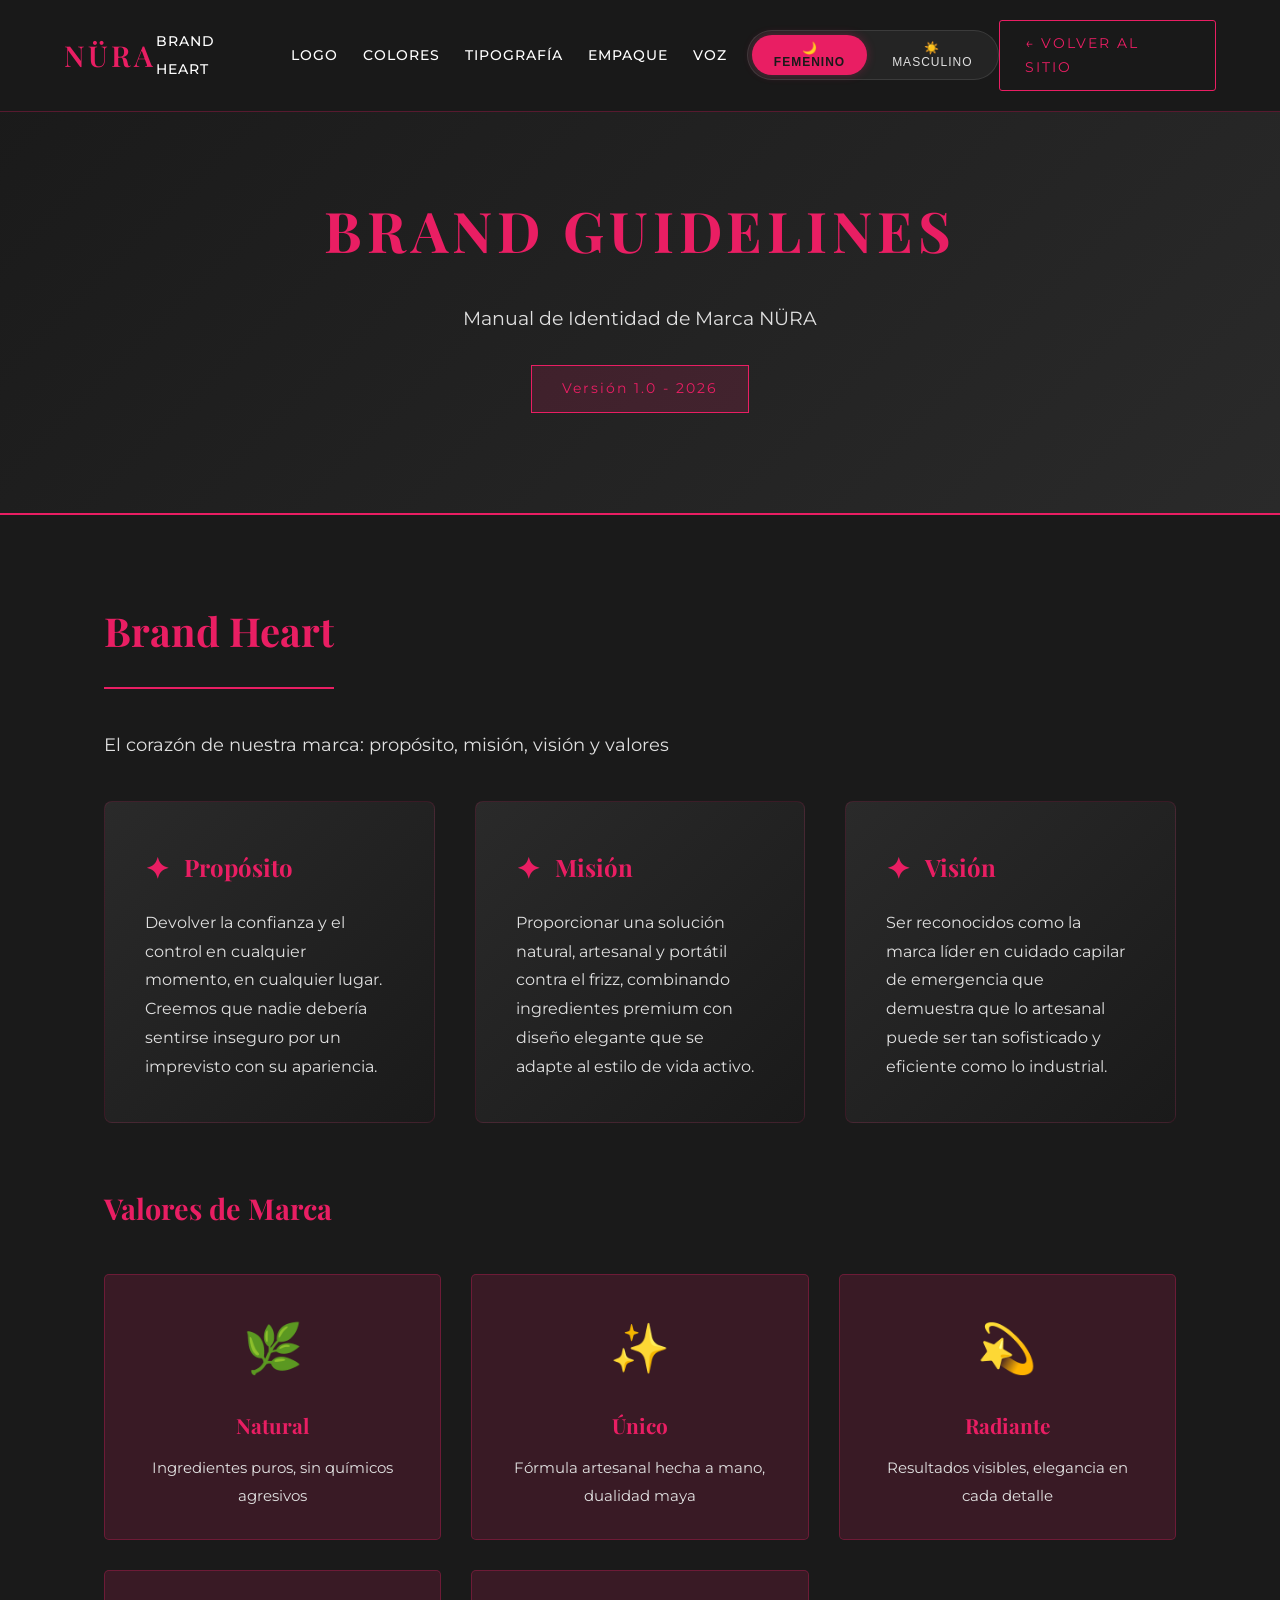
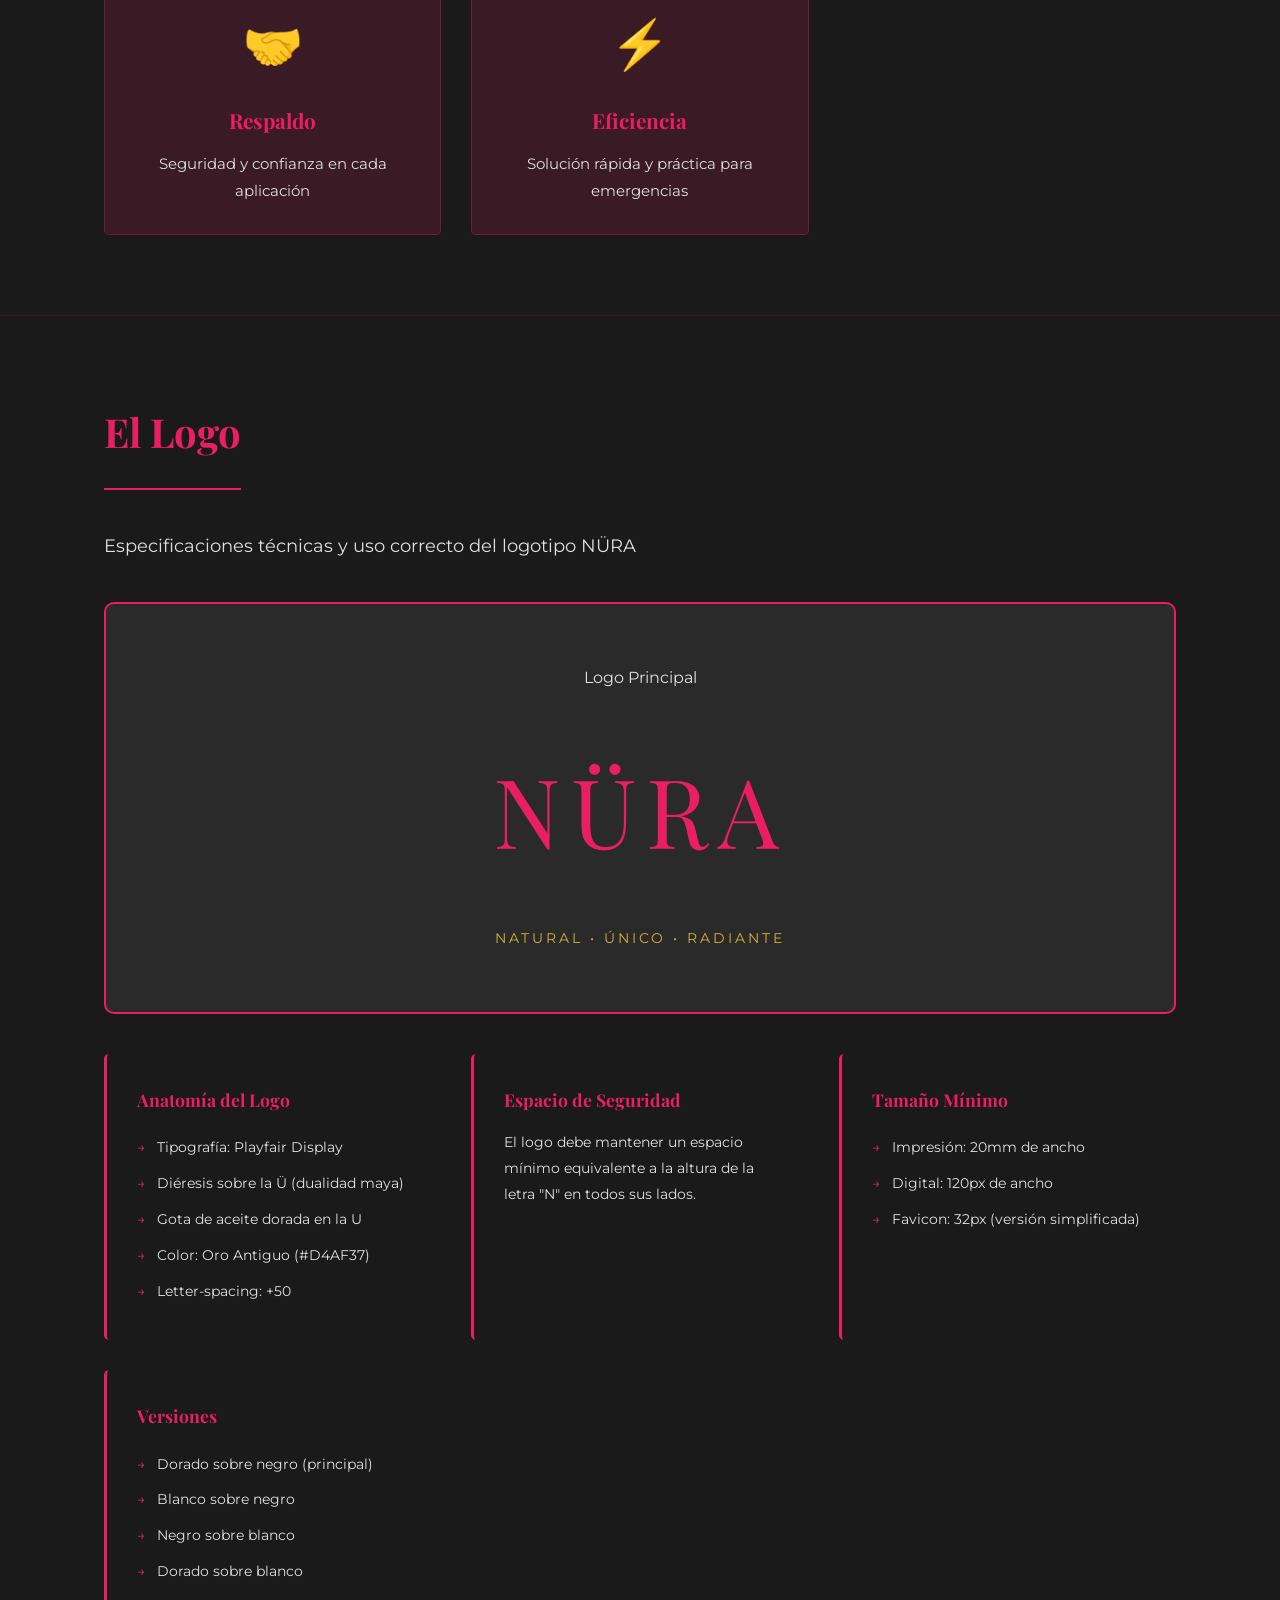
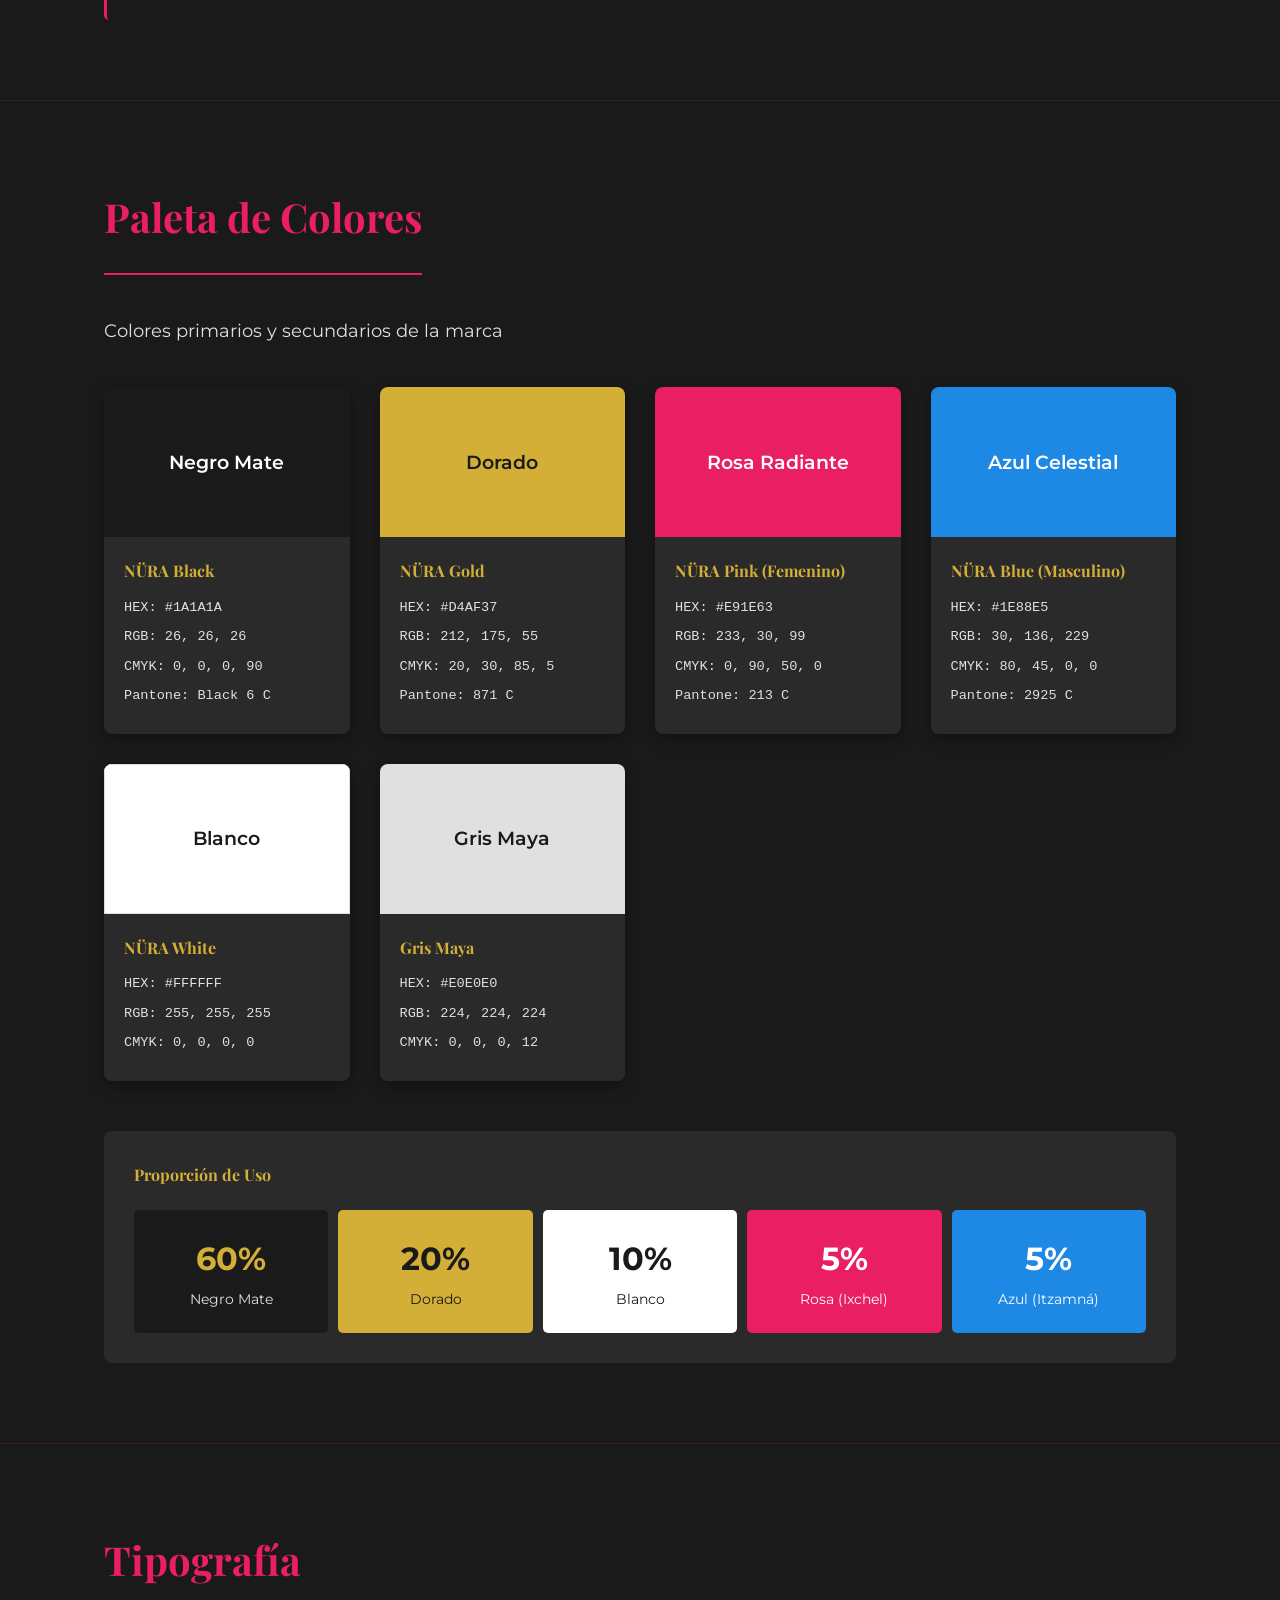
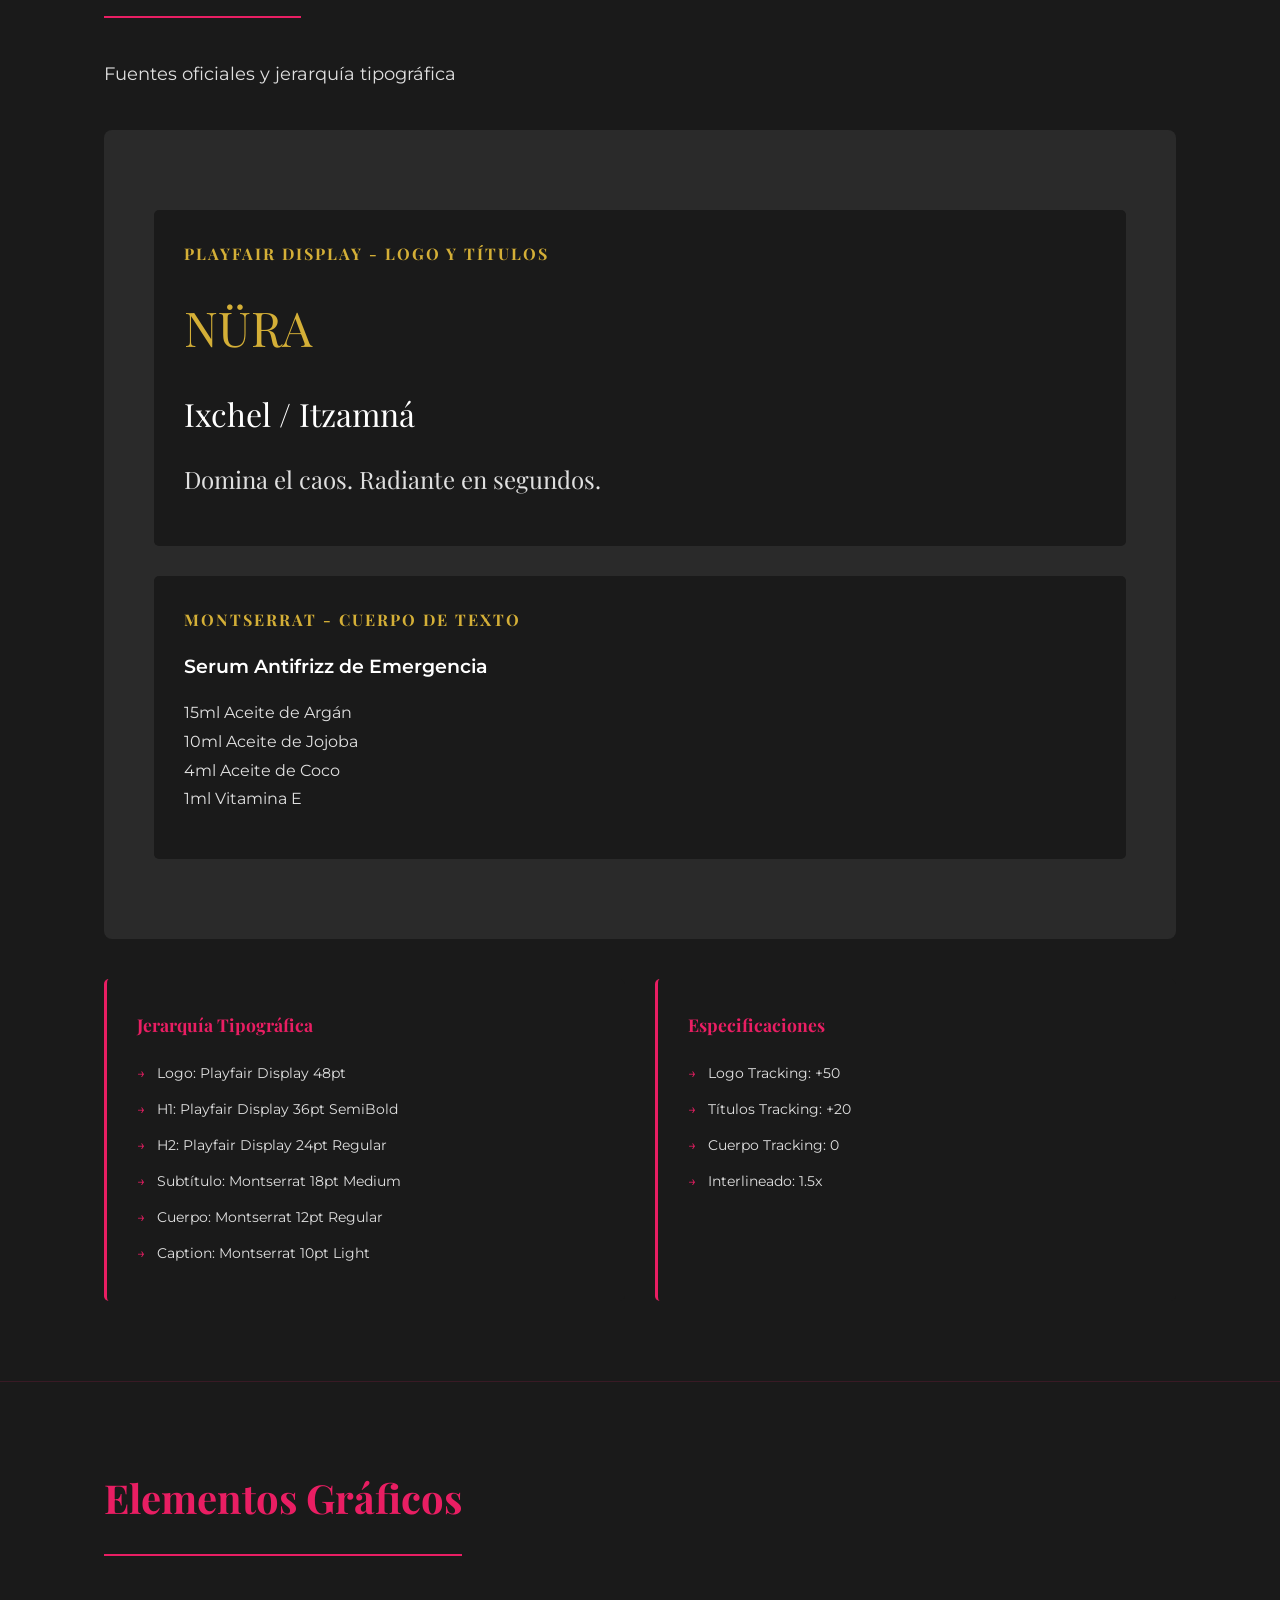
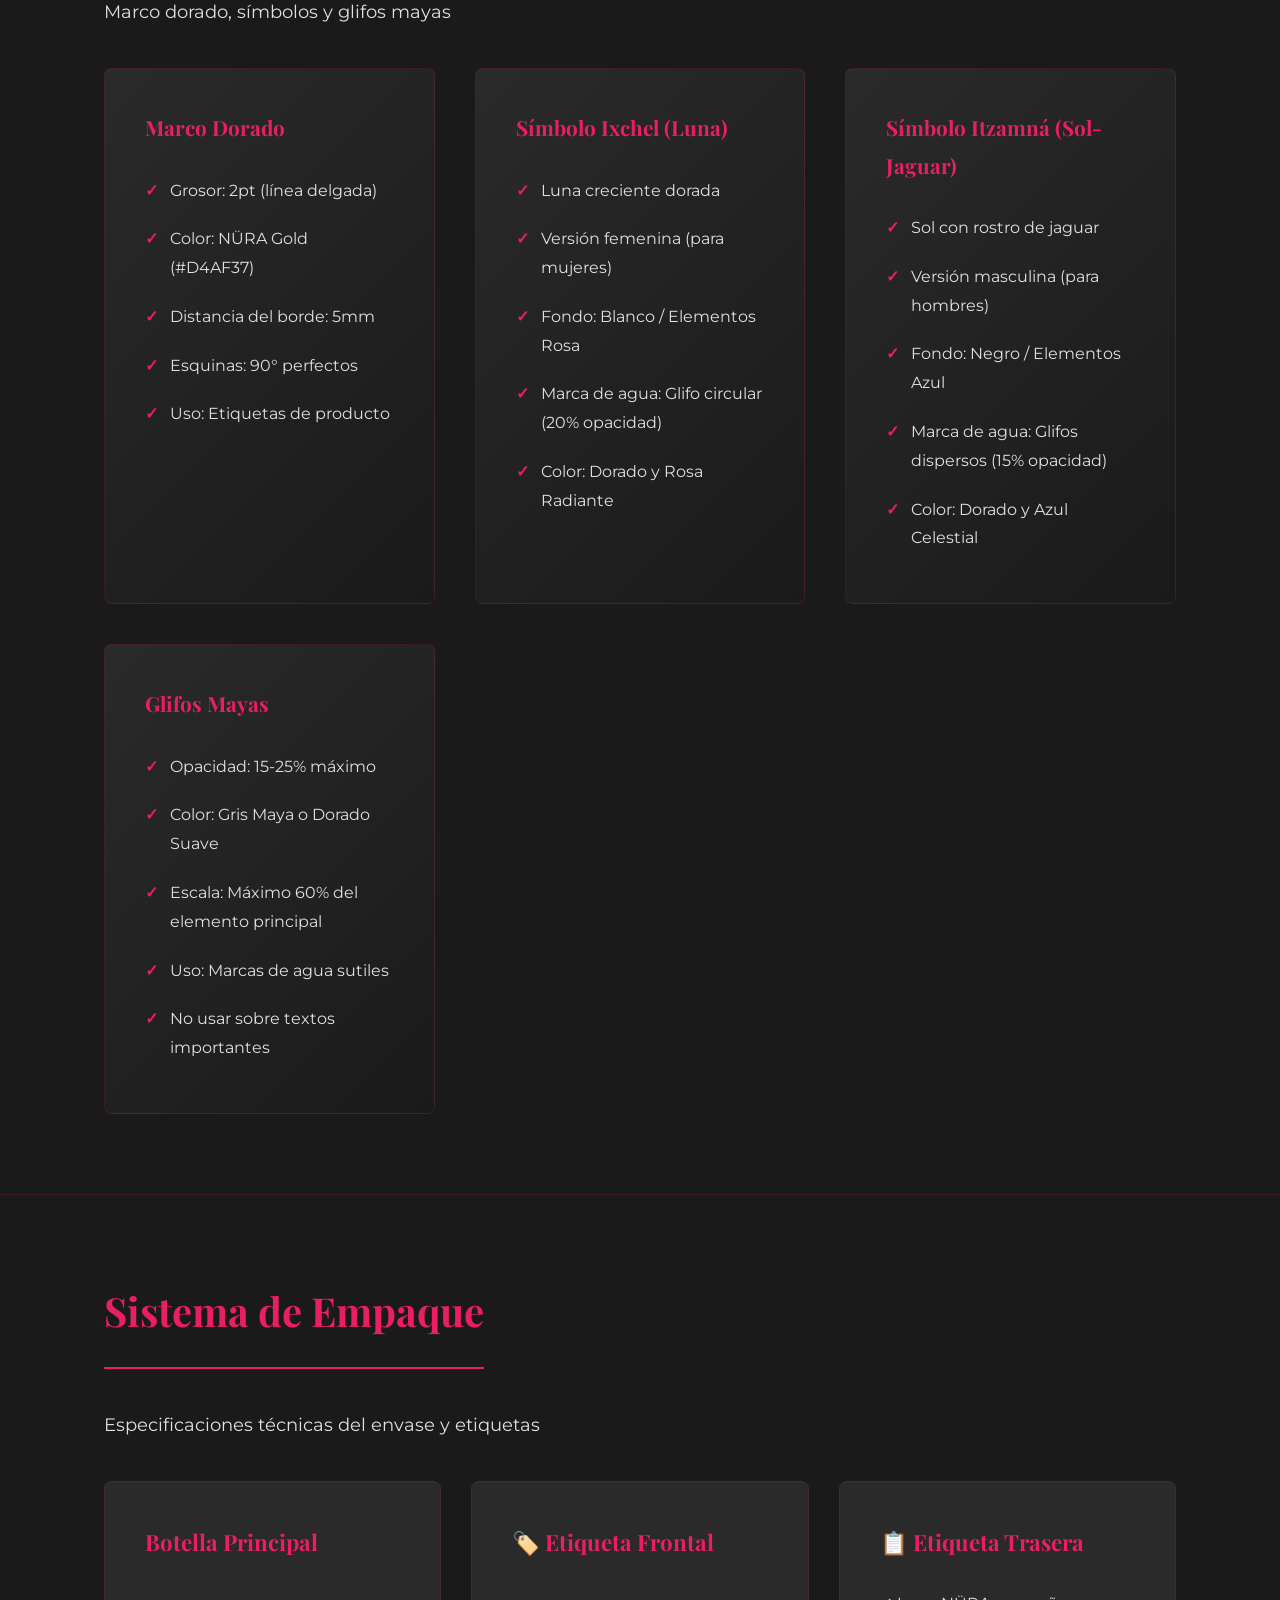
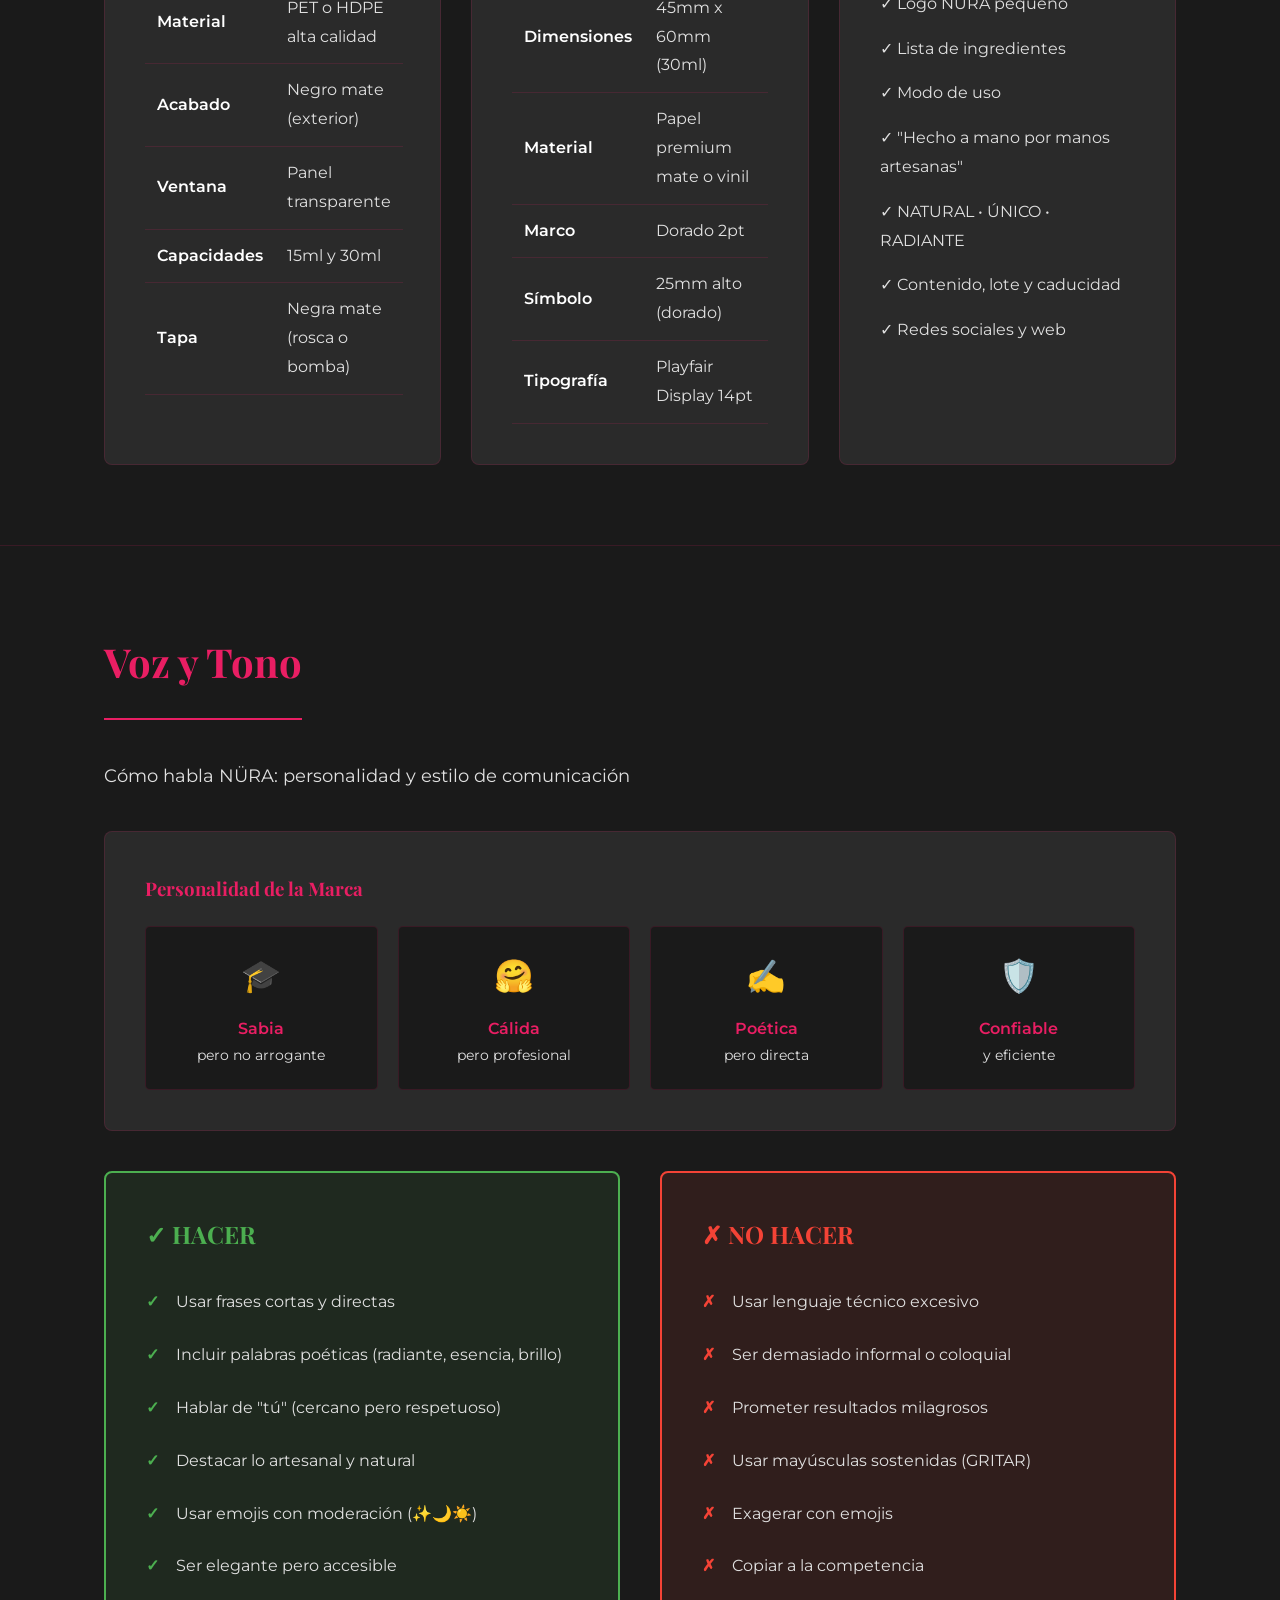
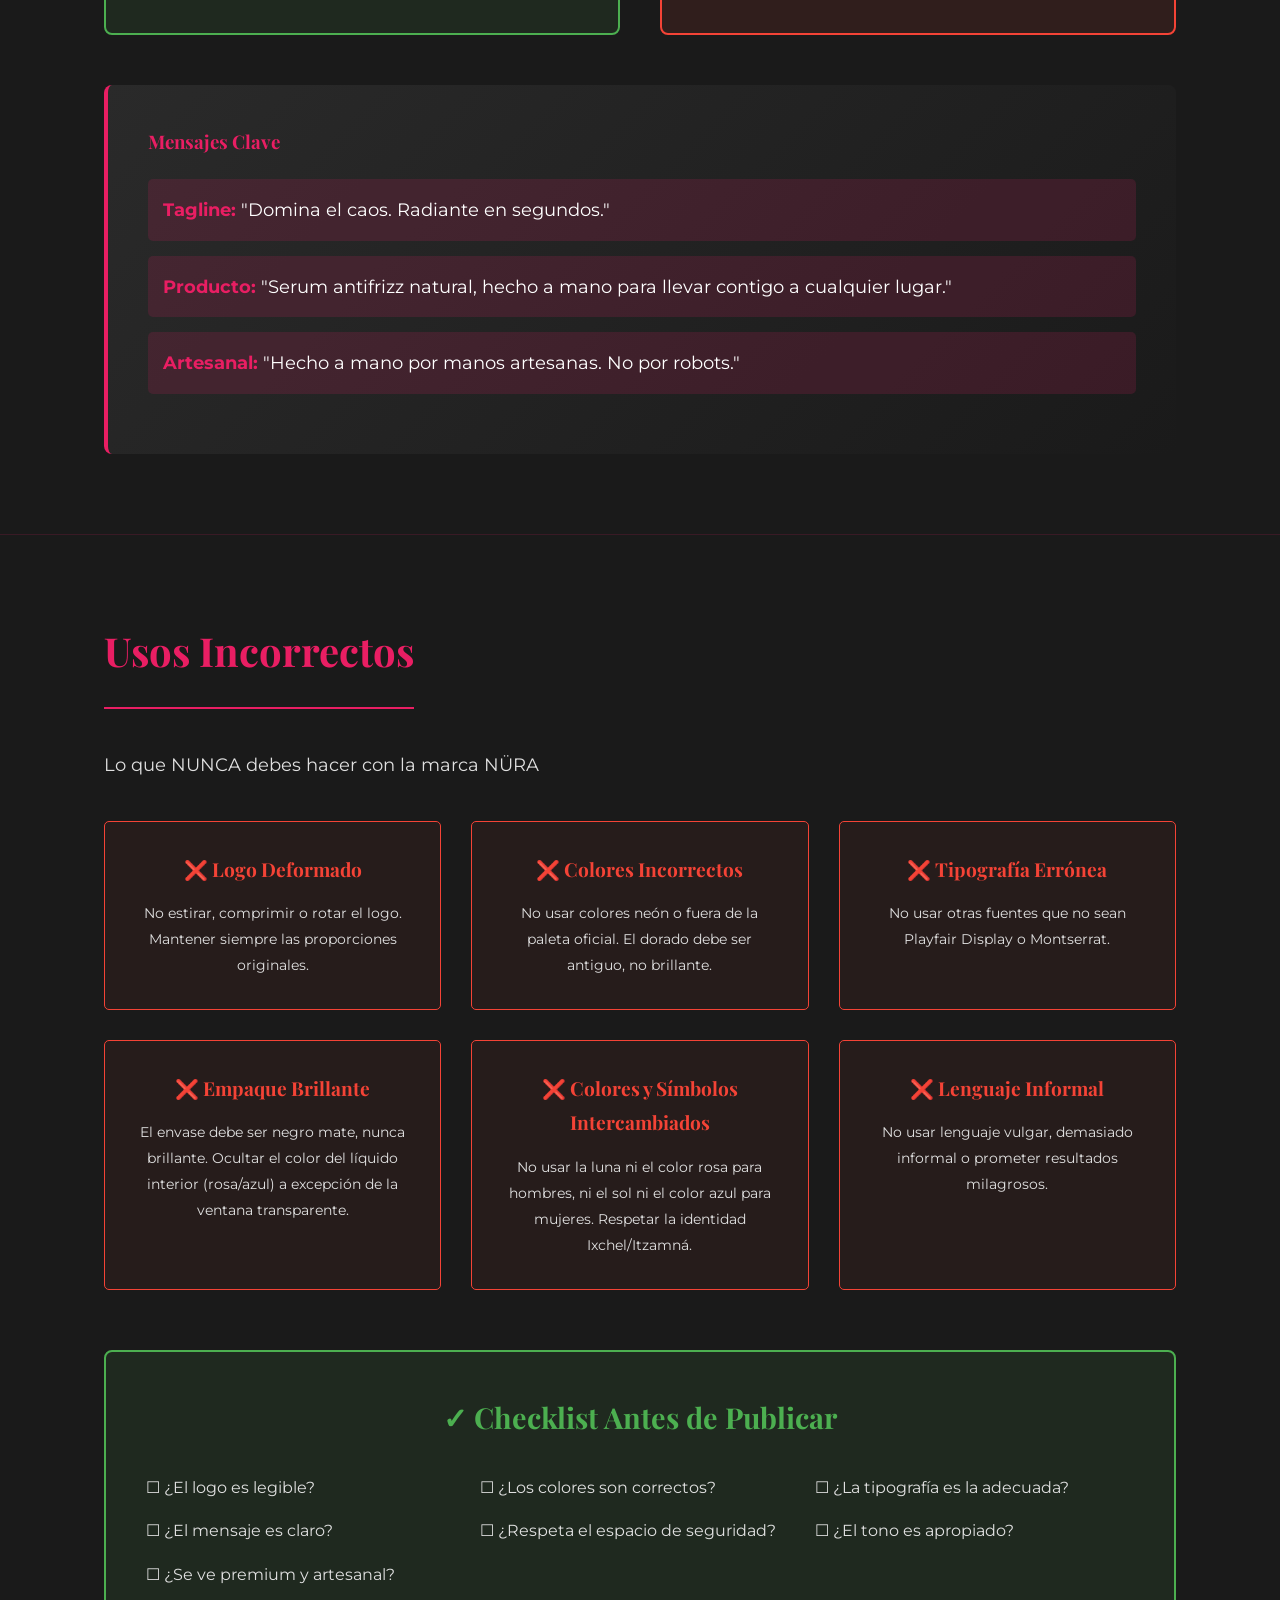
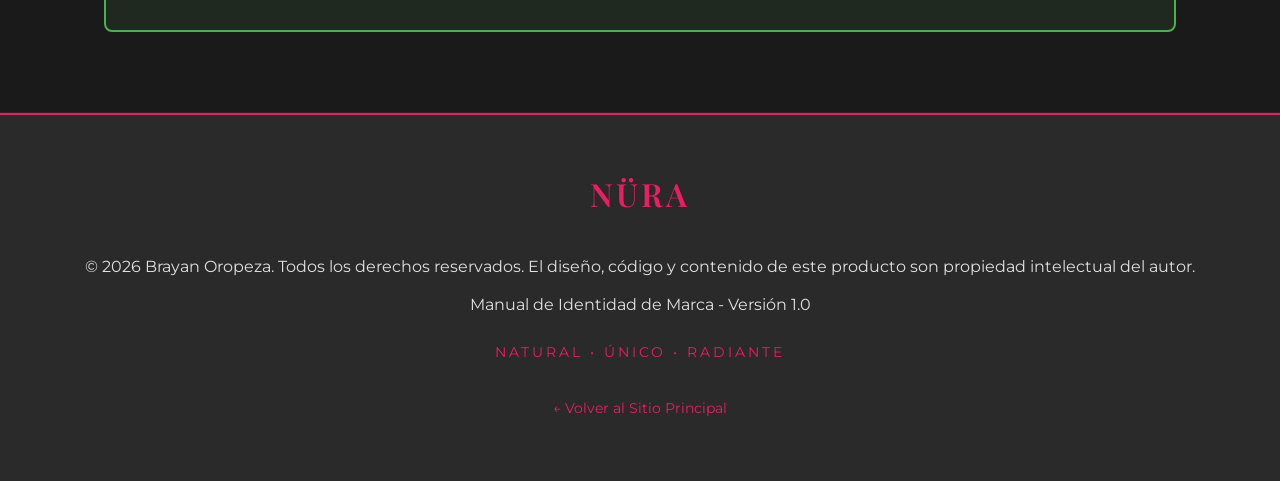
==== brand-guidelines.html @ bd5caa5f "Add files via upload" ====
<!DOCTYPE html>
<html lang="es">
<head>
    <meta charset="UTF-8">
    <meta name="viewport" content="width=device-width, initial-scale=1.0">
    <meta name="description" content="NÜRA Brand Guidelines - Manual de Identidad de Marca">
    <title>NÜRA | Brand Guidelines</title>

    <!-- Fuentes -->
    <link rel="preconnect" href="https://fonts.googleapis.com">
    <link rel="preconnect" href="https://fonts.gstatic.com" crossorigin>
    <link href="https://fonts.googleapis.com/css2?family=Montserrat:wght@300;400;500;600;700&family=Playfair+Display:wght@400;600;700&display=swap" rel="stylesheet">

    <style>
        * {
            margin: 0;
            padding: 0;
            box-sizing: border-box;
        }

        :root {
            --nura-black: #1A1A1A;
            --nura-gold: #D4AF37;
            --nura-pink: #E91E63;
            --nura-blue: #1E88E5;
            --nura-white: #FFFFFF;
            --nura-gray: #E0E0E0;
            --nura-gray-dark: #2a2a2a;
        }

        body {
            font-family: 'Montserrat', sans-serif;
            background-color: var(--nura-black);
            color: var(--nura-white);
            line-height: 1.8;
            overflow-x: hidden;
            
            /* Bloquear selección de texto */
            user-select: none;
            -webkit-user-select: none;
            -moz-user-select: none;
            -ms-user-select: none;
            
            /* Theme variables */
            --theme-primary: var(--nura-pink);
            --theme-primary-rgb: 233, 30, 99;
            --theme-glow: rgba(233, 30, 99, 0.3);
            --theme-glow-light: rgba(233, 30, 99, 0.15);
            transition: background-color 0.5s ease, color 0.5s ease;
        }

        body.theme-male {
            --theme-primary: var(--nura-blue);
            --theme-primary-rgb: 30, 136, 229;
            --theme-glow: rgba(30, 136, 229, 0.3);
            --theme-glow-light: rgba(30, 136, 229, 0.15);
        }

        h1, h2, h3, h4, .logo-text {
            font-family: 'Playfair Display', serif;
        }

        /* Navegación */
        nav {
            position: fixed;
            top: 0;
            width: 100%;
            padding: 20px 5%;
            background: rgba(26, 26, 26, 0.98);
            backdrop-filter: blur(10px);
            z-index: 1000;
            display: flex;
            justify-content: space-between;
            align-items: center;
            border-bottom: 1px solid var(--theme-glow);
            transition: border-bottom 0.5s ease;
        }

        .logo {
            font-family: 'Playfair Display', serif;
            font-size: 1.8rem;
            color: var(--theme-primary);
            text-decoration: none;
            font-weight: 600;
            letter-spacing: 3px;
            transition: color 0.5s ease;
        }

        .nav-links {
            display: flex;
            gap: 25px;
            list-style: none;
            align-items: center;
        }

        .nav-links a {
            color: var(--nura-white);
            text-decoration: none;
            font-size: 0.85rem;
            font-weight: 500;
            letter-spacing: 1px;
            transition: color 0.3s ease;
            text-transform: uppercase;
        }

        .nav-links a:hover {
            color: var(--theme-primary);
        }

        .back-button {
            padding: 10px 25px;
            border: 1px solid var(--theme-primary);
            color: var(--theme-primary);
            text-decoration: none;
            font-size: 0.85rem;
            letter-spacing: 2px;
            text-transform: uppercase;
            transition: all 0.3s ease;
            border-radius: 3px;
        }

        .back-button:hover {
            background: var(--theme-primary);
            color: var(--nura-black);
            box-shadow: 0 0 10px var(--theme-glow);
        }

        /* Theme Switcher Styles */
        .theme-switcher {
            display: flex;
            background: rgba(255, 255, 255, 0.05);
            border: 1px solid rgba(255, 255, 255, 0.1);
            border-radius: 30px;
            padding: 4px;
            gap: 4px;
            margin-left: 20px;
        }

        .theme-btn {
            background: transparent;
            border: none;
            color: var(--nura-gray);
            cursor: pointer;
            padding: 6px 12px;
            border-radius: 20px;
            font-size: 0.75rem;
            font-weight: 500;
            letter-spacing: 1px;
            text-transform: uppercase;
            display: flex;
            align-items: center;
            justify-content: center;
            gap: 4px;
            transition: all 0.3s ease;
        }

        .theme-btn:hover {
            background: rgba(255, 255, 255, 0.1);
            color: var(--nura-white);
        }

        .theme-btn.active {
            background: var(--theme-primary);
            color: var(--nura-black);
            box-shadow: 0 0 10px var(--theme-glow);
            font-weight: 600;
        }

        /* Hero */
        .hero {
            margin-top: 80px;
            padding: 100px 5%;
            background: linear-gradient(135deg, var(--nura-black) 0%, var(--nura-gray-dark) 100%);
            text-align: center;
            border-bottom: 2px solid var(--theme-primary);
            transition: border-bottom 0.5s ease;
        }

        .hero h1 {
            font-size: 3.5rem;
            color: var(--theme-primary);
            margin-bottom: 20px;
            letter-spacing: 5px;
            transition: color 0.5s ease;
        }

        .hero p {
            font-size: 1.2rem;
            color: var(--nura-gray);
            max-width: 700px;
            margin: 0 auto;
        }

        .version {
            display: inline-block;
            margin-top: 30px;
            padding: 10px 30px;
            background: var(--theme-glow-light);
            border: 1px solid var(--theme-primary);
            color: var(--theme-primary);
            font-size: 0.9rem;
            letter-spacing: 2px;
            transition: all 0.5s ease;
        }

        /* Contenido principal */
        .container {
            max-width: 1200px;
            margin: 0 auto;
            padding: 0 5%;
        }

        section {
            padding: 80px 0;
            border-bottom: 1px solid var(--theme-glow-light);
            transition: border-bottom 0.5s ease;
        }

        .section-title {
            font-size: 2.5rem;
            color: var(--theme-primary);
            margin-bottom: 40px;
            padding-bottom: 20px;
            border-bottom: 2px solid var(--theme-primary);
            display: inline-block;
            transition: all 0.5s ease;
        }

        .section-subtitle {
            color: var(--nura-gray);
            font-size: 1.1rem;
            margin-bottom: 40px;
        }

        /* Brand Heart */
        .brand-heart-grid {
            display: grid;
            grid-template-columns: repeat(auto-fit, minmax(300px, 1fr));
            gap: 40px;
            margin-top: 40px;
        }

        .brand-card {
            background: linear-gradient(135deg, var(--nura-gray-dark) 0%, var(--nura-black) 100%);
            border: 1px solid var(--theme-glow-light);
            border-radius: 8px;
            padding: 40px;
            transition: all 0.3s ease;
        }

        .brand-card:hover {
            border-color: var(--theme-primary);
            transform: translateY(-5px);
            box-shadow: 0 10px 30px var(--theme-glow);
        }

        .brand-card h3 {
            color: var(--theme-primary);
            font-size: 1.5rem;
            margin-bottom: 15px;
            display: flex;
            align-items: center;
            gap: 15px;
        }

        .brand-card h3::before {
            content: '✦';
            font-size: 1.8rem;
        }

        .brand-card p {
            color: var(--nura-gray);
            line-height: 1.8;
        }

        /* Valores */
        .values-grid {
            display: grid;
            grid-template-columns: repeat(auto-fit, minmax(250px, 1fr));
            gap: 30px;
            margin-top: 40px;
        }

        .value-item {
            text-align: center;
            padding: 30px;
            background: var(--theme-glow-light);
            border: 1px solid var(--theme-glow);
            border-radius: 5px;
        }

        .value-icon {
            font-size: 3rem;
            margin-bottom: 15px;
        }

        .value-item h4 {
            color: var(--theme-primary);
            font-size: 1.3rem;
            margin-bottom: 10px;
        }

        .value-item p {
            color: var(--nura-gray);
            font-size: 0.95rem;
        }

        /* Logo Section */
        .logo-showcase {
            background: var(--nura-gray-dark);
            padding: 60px 40px;
            border-radius: 10px;
            text-align: center;
            margin: 40px 0;
            border: 2px solid var(--theme-primary);
        }

        .logo-main {
            font-family: 'Playfair Display', serif;
            font-size: 6rem;
            color: var(--theme-primary);
            letter-spacing: 10px;
            margin: 30px 0;
        }

        .logo-specs {
            display: grid;
            grid-template-columns: repeat(auto-fit, minmax(250px, 1fr));
            gap: 30px;
            margin-top: 40px;
        }

        .spec-box {
            background: var(--nura-black);
            padding: 30px;
            border-radius: 5px;
            border-left: 3px solid var(--theme-primary);
        }

        .spec-box h4 {
            color: var(--theme-primary);
            margin-bottom: 15px;
            font-size: 1.1rem;
        }

        .spec-box p, .spec-box ul {
            color: var(--nura-gray);
            font-size: 0.9rem;
        }

        .spec-box ul {
            list-style: none;
            padding-left: 0;
        }

        .spec-box li {
            padding: 5px 0;
            padding-left: 20px;
            position: relative;
        }

        .spec-box li::before {
            content: '→';
            position: absolute;
            left: 0;
            color: var(--theme-primary);
        }

        /* Paleta de Colores */
        .color-grid {
            display: grid;
            grid-template-columns: repeat(auto-fit, minmax(200px, 1fr));
            gap: 30px;
            margin-top: 40px;
        }

        .color-card {
            border-radius: 8px;
            overflow: hidden;
            box-shadow: 0 5px 15px rgba(0,0,0,0.3);
        }

        .color-preview {
            height: 150px;
            display: flex;
            align-items: center;
            justify-content: center;
            font-size: 1.2rem;
            font-weight: 600;
        }

        .color-info {
            background: var(--nura-gray-dark);
            padding: 20px;
        }

        .color-info h4 {
            color: var(--nura-gold);
            margin-bottom: 10px;
        }

        .color-code {
            font-family: 'Courier New', monospace;
            color: var(--nura-gray);
            font-size: 0.85rem;
            margin: 5px 0;
        }

        /* Tipografía */
        .typography-showcase {
            background: var(--nura-gray-dark);
            padding: 50px;
            border-radius: 8px;
            margin: 30px 0;
        }

        .type-sample {
            margin: 30px 0;
            padding: 30px;
            background: var(--nura-black);
            border-radius: 5px;
        }

        .type-sample h4 {
            color: var(--nura-gold);
            margin-bottom: 15px;
            font-size: 1rem;
            text-transform: uppercase;
            letter-spacing: 2px;
        }

        .type-sample .sample {
            margin: 15px 0;
        }

        /* Elementos Gráficos */
        .graphics-grid {
            display: grid;
            grid-template-columns: repeat(auto-fit, minmax(300px, 1fr));
            gap: 40px;
            margin-top: 40px;
        }

        .graphic-item {
            background: linear-gradient(135deg, var(--nura-gray-dark) 0%, var(--nura-black) 100%);
            padding: 40px;
            border-radius: 8px;
            border: 1px solid var(--theme-glow-light);
        }

        .graphic-item h4 {
            color: var(--theme-primary);
            margin-bottom: 20px;
            font-size: 1.3rem;
        }

        .graphic-item ul {
            list-style: none;
            color: var(--nura-gray);
        }

        .graphic-item li {
            padding: 10px 0;
            padding-left: 25px;
            position: relative;
        }

        .graphic-item li::before {
            content: '✓';
            position: absolute;
            left: 0;
            color: var(--theme-primary);
            font-weight: bold;
        }

        /* Empaque */
        .packaging-specs {
            display: grid;
            grid-template-columns: repeat(auto-fit, minmax(300px, 1fr));
            gap: 30px;
            margin-top: 40px;
        }

        .packaging-card {
            background: var(--nura-gray-dark);
            padding: 40px;
            border-radius: 8px;
            border: 1px solid var(--theme-glow-light);
        }

        .packaging-card h4 {
            color: var(--theme-primary);
            font-size: 1.4rem;
            margin-bottom: 20px;
            display: flex;
            align-items: center;
            gap: 10px;
        }

        .packaging-card table {
            width: 100%;
            border-collapse: collapse;
            margin-top: 20px;
        }

        .packaging-card td {
            padding: 12px;
            border-bottom: 1px solid var(--theme-glow-light);
            color: var(--nura-gray);
        }

        .packaging-card td:first-child {
            font-weight: 600;
            color: var(--nura-white);
            width: 40%;
        }

        /* Voz y Tono */
        .voice-examples {
            display: grid;
            grid-template-columns: 1fr 1fr;
            gap: 40px;
            margin-top: 40px;
        }

        .voice-card {
            padding: 40px;
            border-radius: 8px;
        }

        .voice-do {
            background: rgba(76, 175, 80, 0.1);
            border: 2px solid #4CAF50;
        }

        .voice-dont {
            background: rgba(244, 67, 54, 0.1);
            border: 2px solid #F44336;
        }

        .voice-card h4 {
            font-size: 1.5rem;
            margin-bottom: 20px;
        }

        .voice-do h4 {
            color: #4CAF50;
        }

        .voice-dont h4 {
            color: #F44336;
        }

        .voice-card ul {
            list-style: none;
        }

        .voice-card li {
            padding: 12px 0;
            padding-left: 30px;
            position: relative;
            color: var(--nura-gray);
        }

        .voice-do li::before {
            content: '✓';
            position: absolute;
            left: 0;
            color: #4CAF50;
            font-weight: bold;
        }

        .voice-dont li::before {
            content: '✗';
            position: absolute;
            left: 0;
            color: #F44336;
            font-weight: bold;
        }

        /* Usos Incorrectos */
        .dont-grid {
            display: grid;
            grid-template-columns: repeat(auto-fit, minmax(250px, 1fr));
            gap: 30px;
            margin-top: 40px;
        }

        .dont-item {
            background: rgba(244, 67, 54, 0.05);
            border: 1px solid #F44336;
            padding: 30px;
            border-radius: 5px;
            text-align: center;
        }

        .dont-item h4 {
            color: #F44336;
            margin-bottom: 15px;
            font-size: 1.2rem;
        }

        .dont-item p {
            color: var(--nura-gray);
            font-size: 0.9rem;
        }

        /* Footer */
        footer {
            background: var(--nura-gray-dark);
            padding: 50px 5%;
            text-align: center;
            border-top: 2px solid var(--theme-primary);
        }

        footer .logo {
            font-size: 2rem;
            margin-bottom: 20px;
            display: inline-block;
        }

        footer p {
            color: var(--nura-gray);
            margin: 10px 0;
        }

        .footer-tagline {
            color: var(--theme-primary);
            letter-spacing: 3px;
            margin-top: 20px;
            font-size: 0.9rem;
        }

        /* Responsive */
        @media (max-width: 768px) {
            .hero h1 {
                font-size: 2rem;
            }

            .section-title {
                font-size: 1.8rem;
            }

            .logo-main {
                font-size: 3rem;
            }

            .voice-examples {
                grid-template-columns: 1fr;
            }

            .nav-links {
                display: none;
            }
        }

        /* Smooth scroll */
        html {
            scroll-behavior: smooth;
        }

        /* Animaciones */
        @keyframes fadeIn {
            from {
                opacity: 0;
                transform: translateY(20px);
            }
            to {
                opacity: 1;
                transform: translateY(0);
            }
        }

        section {
            animation: fadeIn 0.6s ease;
        }
    </style>
</head>
<body>

    <!-- Navegación -->
    <nav>
        <a href="index.html" class="logo">NÜRA</a>
        <ul class="nav-links">
            <li><a href="#brand-heart">Brand Heart</a></li>
            <li><a href="#logo">Logo</a></li>
            <li><a href="#colores">Colores</a></li>
            <li><a href="#tipografia">Tipografía</a></li>
            <li><a href="#empaque">Empaque</a></li>
            <li><a href="#voz">Voz</a></li>
        </ul>
        
        <div class="theme-switcher">
            <button id="btnFemale" class="theme-btn active" title="Versión Ixchel (Femenina)">🌙 Femenino</button>
            <button id="btnMale" class="theme-btn" title="Versión Itzamná (Masculina)">☀️ Masculino</button>
        </div>

        <a href="index.html" class="back-button">← Volver al Sitio</a>
    </nav>

    <!-- Hero -->
    <section class="hero">
        <h1>BRAND GUIDELINES</h1>
        <p>Manual de Identidad de Marca NÜRA</p>
        <div class="version">Versión 1.0 - 2026</div>
    </section>

    <!-- Brand Heart -->
    <section id="brand-heart">
        <div class="container">
            <h2 class="section-title">Brand Heart</h2>
            <p class="section-subtitle">El corazón de nuestra marca: propósito, misión, visión y valores</p>

            <div class="brand-heart-grid">
                <div class="brand-card">
                    <h3>Propósito</h3>
                    <p>Devolver la confianza y el control en cualquier momento, en cualquier lugar. Creemos que nadie debería sentirse inseguro por un imprevisto con su apariencia.</p>
                </div>

                <div class="brand-card">
                    <h3>Misión</h3>
                    <p>Proporcionar una solución natural, artesanal y portátil contra el frizz, combinando ingredientes premium con diseño elegante que se adapte al estilo de vida activo.</p>
                </div>

                <div class="brand-card">
                    <h3>Visión</h3>
                    <p>Ser reconocidos como la marca líder en cuidado capilar de emergencia que demuestra que lo artesanal puede ser tan sofisticado y eficiente como lo industrial.</p>
                </div>
            </div>

            <h3 style="color: var(--theme-primary); margin: 60px 0 30px; font-size: 1.8rem; transition: color 0.5s ease;">Valores de Marca</h3>
            <div class="values-grid">
                <div class="value-item">
                    <div class="value-icon">🌿</div>
                    <h4>Natural</h4>
                    <p>Ingredientes puros, sin químicos agresivos</p>
                </div>
                <div class="value-item">
                    <div class="value-icon">✨</div>
                    <h4>Único</h4>
                    <p>Fórmula artesanal hecha a mano, dualidad maya</p>
                </div>
                <div class="value-item">
                    <div class="value-icon">💫</div>
                    <h4>Radiante</h4>
                    <p>Resultados visibles, elegancia en cada detalle</p>
                </div>
                <div class="value-item">
                    <div class="value-icon">🤝</div>
                    <h4>Respaldo</h4>
                    <p>Seguridad y confianza en cada aplicación</p>
                </div>
                <div class="value-item">
                    <div class="value-icon">⚡</div>
                    <h4>Eficiencia</h4>
                    <p>Solución rápida y práctica para emergencias</p>
                </div>
            </div>
        </div>
    </section>

    <!-- Logo -->
    <section id="logo">
        <div class="container">
            <h2 class="section-title">El Logo</h2>
            <p class="section-subtitle">Especificaciones técnicas y uso correcto del logotipo NÜRA</p>

            <div class="logo-showcase">
                <p style="color: var(--nura-gray); margin-bottom: 20px;">Logo Principal</p>
                <div class="logo-main">NÜRA</div>
                <p style="color: var(--nura-gold); font-size: 0.9rem; letter-spacing: 3px;">NATURAL • ÚNICO • RADIANTE</p>
            </div>

            <div class="logo-specs">
                <div class="spec-box">
                    <h4>Anatomía del Logo</h4>
                    <ul>
                        <li>Tipografía: Playfair Display</li>
                        <li>Diéresis sobre la Ü (dualidad maya)</li>
                        <li>Gota de aceite dorada en la U</li>
                        <li>Color: Oro Antiguo (#D4AF37)</li>
                        <li>Letter-spacing: +50</li>
                    </ul>
                </div>

                <div class="spec-box">
                    <h4>Espacio de Seguridad</h4>
                    <p>El logo debe mantener un espacio mínimo equivalente a la altura de la letra "N" en todos sus lados.</p>
                </div>

                <div class="spec-box">
                    <h4>Tamaño Mínimo</h4>
                    <ul>
                        <li>Impresión: 20mm de ancho</li>
                        <li>Digital: 120px de ancho</li>
                        <li>Favicon: 32px (versión simplificada)</li>
                    </ul>
                </div>

                <div class="spec-box">
                    <h4>Versiones</h4>
                    <ul>
                        <li>Dorado sobre negro (principal)</li>
                        <li>Blanco sobre negro</li>
                        <li>Negro sobre blanco</li>
                        <li>Dorado sobre blanco</li>
                    </ul>
                </div>
            </div>
        </div>
    </section>

    <!-- Colores -->
    <section id="colores">
        <div class="container">
            <h2 class="section-title">Paleta de Colores</h2>
            <p class="section-subtitle">Colores primarios y secundarios de la marca</p>

            <div class="color-grid">
                <div class="color-card">
                    <div class="color-preview" style="background: var(--nura-black); color: var(--nura-white);">
                        Negro Mate
                    </div>
                    <div class="color-info">
                        <h4>NÜRA Black</h4>
                        <div class="color-code">HEX: #1A1A1A</div>
                        <div class="color-code">RGB: 26, 26, 26</div>
                        <div class="color-code">CMYK: 0, 0, 0, 90</div>
                        <div class="color-code">Pantone: Black 6 C</div>
                    </div>
                </div>

                <div class="color-card">
                    <div class="color-preview" style="background: var(--nura-gold); color: var(--nura-black);">
                        Dorado
                    </div>
                    <div class="color-info">
                        <h4>NÜRA Gold</h4>
                        <div class="color-code">HEX: #D4AF37</div>
                        <div class="color-code">RGB: 212, 175, 55</div>
                        <div class="color-code">CMYK: 20, 30, 85, 5</div>
                        <div class="color-code">Pantone: 871 C</div>
                    </div>
                </div>

                <div class="color-card">
                    <div class="color-preview" style="background: var(--nura-pink); color: var(--nura-white);">
                        Rosa Radiante
                    </div>
                    <div class="color-info">
                        <h4>NÜRA Pink (Femenino)</h4>
                        <div class="color-code">HEX: #E91E63</div>
                        <div class="color-code">RGB: 233, 30, 99</div>
                        <div class="color-code">CMYK: 0, 90, 50, 0</div>
                        <div class="color-code">Pantone: 213 C</div>
                    </div>
                </div>

                <div class="color-card">
                    <div class="color-preview" style="background: var(--nura-blue); color: var(--nura-white);">
                        Azul Celestial
                    </div>
                    <div class="color-info">
                        <h4>NÜRA Blue (Masculino)</h4>
                        <div class="color-code">HEX: #1E88E5</div>
                        <div class="color-code">RGB: 30, 136, 229</div>
                        <div class="color-code">CMYK: 80, 45, 0, 0</div>
                        <div class="color-code">Pantone: 2925 C</div>
                    </div>
                </div>

                <div class="color-card">
                    <div class="color-preview" style="background: var(--nura-white); color: var(--nura-black); border: 1px solid #ddd;">
                        Blanco
                    </div>
                    <div class="color-info">
                        <h4>NÜRA White</h4>
                        <div class="color-code">HEX: #FFFFFF</div>
                        <div class="color-code">RGB: 255, 255, 255</div>
                        <div class="color-code">CMYK: 0, 0, 0, 0</div>
                    </div>
                </div>

                <div class="color-card">
                    <div class="color-preview" style="background: var(--nura-gray); color: var(--nura-black);">
                        Gris Maya
                    </div>
                    <div class="color-info">
                        <h4>Gris Maya</h4>
                        <div class="color-code">HEX: #E0E0E0</div>
                        <div class="color-code">RGB: 224, 224, 224</div>
                        <div class="color-code">CMYK: 0, 0, 0, 12</div>
                    </div>
                </div>
            </div>

            <div style="margin-top: 50px; padding: 30px; background: var(--nura-gray-dark); border-radius: 8px;">
                <h4 style="color: var(--nura-gold); margin-bottom: 20px;">Proporción de Uso</h4>
                <div style="display: flex; gap: 10px; flex-wrap: wrap; margin-top: 20px;">
                    <div style="flex: 1; min-width: 120px; text-align: center; padding: 20px; background: var(--nura-black); border-radius: 5px;">
                        <div style="font-size: 2rem; color: var(--nura-gold); font-weight: bold;">60%</div>
                        <div style="color: var(--nura-gray); font-size: 0.9rem;">Negro Mate</div>
                    </div>
                    <div style="flex: 1; min-width: 120px; text-align: center; padding: 20px; background: var(--nura-gold); border-radius: 5px;">
                        <div style="font-size: 2rem; color: var(--nura-black); font-weight: bold;">20%</div>
                        <div style="color: var(--nura-black); font-size: 0.9rem;">Dorado</div>
                    </div>
                    <div style="flex: 1; min-width: 120px; text-align: center; padding: 20px; background: var(--nura-white); border-radius: 5px;">
                        <div style="font-size: 2rem; color: var(--nura-black); font-weight: bold;">10%</div>
                        <div style="color: var(--nura-black); font-size: 0.9rem;">Blanco</div>
                    </div>
                    <div style="flex: 1; min-width: 120px; text-align: center; padding: 20px; background: var(--nura-pink); border-radius: 5px;">
                        <div style="font-size: 2rem; color: var(--nura-white); font-weight: bold;">5%</div>
                        <div style="color: var(--nura-white); font-size: 0.9rem;">Rosa (Ixchel)</div>
                    </div>
                    <div style="flex: 1; min-width: 120px; text-align: center; padding: 20px; background: var(--nura-blue); border-radius: 5px;">
                        <div style="font-size: 2rem; color: var(--nura-white); font-weight: bold;">5%</div>
                        <div style="color: var(--nura-white); font-size: 0.9rem;">Azul (Itzamná)</div>
                    </div>
                </div>
            </div>
        </div>
    </section>

    <!-- Tipografía -->
    <section id="tipografia">
        <div class="container">
            <h2 class="section-title">Tipografía</h2>
            <p class="section-subtitle">Fuentes oficiales y jerarquía tipográfica</p>

            <div class="typography-showcase">
                <div class="type-sample">
                    <h4>Playfair Display - Logo y Títulos</h4>
                    <div class="sample" style="font-family: 'Playfair Display', serif; font-size: 3rem; color: var(--nura-gold);">NÜRA</div>
                    <div class="sample" style="font-family: 'Playfair Display', serif; font-size: 2rem; color: var(--nura-white);">Ixchel / Itzamná</div>
                    <div class="sample" style="font-family: 'Playfair Display', serif; font-size: 1.5rem; color: var(--nura-gray);">Domina el caos. Radiante en segundos.</div>
                </div>

                <div class="type-sample">
                    <h4>Montserrat - Cuerpo de Texto</h4>
                    <div class="sample" style="font-family: 'Montserrat', sans-serif; font-size: 1.2rem; font-weight: 600; color: var(--nura-white);">Serum Antifrizz de Emergencia</div>
                    <div class="sample" style="font-family: 'Montserrat', sans-serif; font-size: 1rem; color: var(--nura-gray);">
                        15ml Aceite de Argán<br>
                        10ml Aceite de Jojoba<br>
                        4ml Aceite de Coco<br>
                        1ml Vitamina E
                    </div>
                </div>
            </div>

            <div class="logo-specs">
                <div class="spec-box">
                    <h4>Jerarquía Tipográfica</h4>
                    <ul>
                        <li>Logo: Playfair Display 48pt</li>
                        <li>H1: Playfair Display 36pt SemiBold</li>
                        <li>H2: Playfair Display 24pt Regular</li>
                        <li>Subtítulo: Montserrat 18pt Medium</li>
                        <li>Cuerpo: Montserrat 12pt Regular</li>
                        <li>Caption: Montserrat 10pt Light</li>
                    </ul>
                </div>

                <div class="spec-box">
                    <h4>Especificaciones</h4>
                    <ul>
                        <li>Logo Tracking: +50</li>
                        <li>Títulos Tracking: +20</li>
                        <li>Cuerpo Tracking: 0</li>
                        <li>Interlineado: 1.5x</li>
                    </ul>
                </div>
            </div>
        </div>
    </section>

    <!-- Elementos Gráficos -->
    <section id="elementos">
        <div class="container">
            <h2 class="section-title">Elementos Gráficos</h2>
            <p class="section-subtitle">Marco dorado, símbolos y glifos mayas</p>

            <div class="graphics-grid">
                <div class="graphic-item">
                    <h4>Marco Dorado</h4>
                    <ul>
                        <li>Grosor: 2pt (línea delgada)</li>
                        <li>Color: NÜRA Gold (#D4AF37)</li>
                        <li>Distancia del borde: 5mm</li>
                        <li>Esquinas: 90° perfectos</li>
                        <li>Uso: Etiquetas de producto</li>
                    </ul>
                </div>

                <div class="graphic-item">
                    <h4>Símbolo Ixchel (Luna)</h4>
                    <ul>
                        <li>Luna creciente dorada</li>
                        <li>Versión femenina (para mujeres)</li>
                        <li>Fondo: Blanco / Elementos Rosa</li>
                        <li>Marca de agua: Glifo circular (20% opacidad)</li>
                        <li>Color: Dorado y Rosa Radiante</li>
                    </ul>
                </div>

                <div class="graphic-item">
                    <h4>Símbolo Itzamná (Sol-Jaguar)</h4>
                    <ul>
                        <li>Sol con rostro de jaguar</li>
                        <li>Versión masculina (para hombres)</li>
                        <li>Fondo: Negro / Elementos Azul</li>
                        <li>Marca de agua: Glifos dispersos (15% opacidad)</li>
                        <li>Color: Dorado y Azul Celestial</li>
                    </ul>
                </div>

                <div class="graphic-item">
                    <h4>Glifos Mayas</h4>
                    <ul>
                        <li>Opacidad: 15-25% máximo</li>
                        <li>Color: Gris Maya o Dorado Suave</li>
                        <li>Escala: Máximo 60% del elemento principal</li>
                        <li>Uso: Marcas de agua sutiles</li>
                        <li>No usar sobre textos importantes</li>
                    </ul>
                </div>
            </div>
        </div>
    </section>

    <!-- Empaque -->
    <section id="empaque">
        <div class="container">
            <h2 class="section-title">Sistema de Empaque</h2>
            <p class="section-subtitle">Especificaciones técnicas del envase y etiquetas</p>

            <div class="packaging-specs">
                <div class="packaging-card">
                    <h4> Botella Principal</h4>
                    <table>
                        <tr>
                            <td>Material</td>
                            <td>PET o HDPE alta calidad</td>
                        </tr>
                        <tr>
                            <td>Acabado</td>
                            <td>Negro mate (exterior)</td>
                        </tr>
                        <tr>
                            <td>Ventana</td>
                            <td>Panel transparente</td>
                        </tr>
                        <tr>
                            <td>Capacidades</td>
                            <td>15ml y 30ml</td>
                        </tr>
                        <tr>
                            <td>Tapa</td>
                            <td>Negra mate (rosca o bomba)</td>
                        </tr>
                    </table>
                </div>

                <div class="packaging-card">
                    <h4>🏷️ Etiqueta Frontal</h4>
                    <table>
                        <tr>
                            <td>Dimensiones</td>
                            <td>45mm x 60mm (30ml)</td>
                        </tr>
                        <tr>
                            <td>Material</td>
                            <td>Papel premium mate o vinil</td>
                        </tr>
                        <tr>
                            <td>Marco</td>
                            <td>Dorado 2pt</td>
                        </tr>
                        <tr>
                            <td>Símbolo</td>
                            <td>25mm alto (dorado)</td>
                        </tr>
                        <tr>
                            <td>Tipografía</td>
                            <td>Playfair Display 14pt</td>
                        </tr>
                    </table>
                </div>

                <div class="packaging-card">
                    <h4>📋 Etiqueta Trasera</h4>
                    <ul style="list-style: none; color: var(--nura-gray); margin-top: 20px;">
                        <li style="padding: 8px 0;">✓ Logo NÜRA pequeño</li>
                        <li style="padding: 8px 0;">✓ Lista de ingredientes</li>
                        <li style="padding: 8px 0;">✓ Modo de uso</li>
                        <li style="padding: 8px 0;">✓ "Hecho a mano por manos artesanas"</li>
                        <li style="padding: 8px 0;">✓ NATURAL • ÚNICO • RADIANTE</li>
                        <li style="padding: 8px 0;">✓ Contenido, lote y caducidad</li>
                        <li style="padding: 8px 0;">✓ Redes sociales y web</li>
                    </ul>
                </div>
            </div>
        </div>
    </section>

    <!-- Voz y Tono -->
    <section id="voz">
        <div class="container">
            <h2 class="section-title">Voz y Tono</h2>
            <p class="section-subtitle">Cómo habla NÜRA: personalidad y estilo de comunicación</p>

            <div style="background: var(--nura-gray-dark); padding: 40px; border-radius: 8px; margin: 30px 0; border: 1px solid var(--theme-glow-light); transition: border 0.5s ease;">
                <h3 style="color: var(--theme-primary); margin-bottom: 20px; transition: color 0.5s ease;">Personalidad de la Marca</h3>
                <div style="display: grid; grid-template-columns: repeat(auto-fit, minmax(200px, 1fr)); gap: 20px;">
                    <div style="padding: 20px; background: var(--nura-black); border-radius: 5px; text-align: center; border: 1px solid var(--theme-glow-light); transition: border 0.5s ease;">
                        <div style="font-size: 2rem; margin-bottom: 10px;">🎓</div>
                        <div style="color: var(--theme-primary); font-weight: 600; transition: color 0.5s ease;">Sabia</div>
                        <div style="color: var(--nura-gray); font-size: 0.9rem;">pero no arrogante</div>
                    </div>
                    <div style="padding: 20px; background: var(--nura-black); border-radius: 5px; text-align: center; border: 1px solid var(--theme-glow-light); transition: border 0.5s ease;">
                        <div style="font-size: 2rem; margin-bottom: 10px;">🤗</div>
                        <div style="color: var(--theme-primary); font-weight: 600; transition: color 0.5s ease;">Cálida</div>
                        <div style="color: var(--nura-gray); font-size: 0.9rem;">pero profesional</div>
                    </div>
                    <div style="padding: 20px; background: var(--nura-black); border-radius: 5px; text-align: center; border: 1px solid var(--theme-glow-light); transition: border 0.5s ease;">
                        <div style="font-size: 2rem; margin-bottom: 10px;">✍️</div>
                        <div style="color: var(--theme-primary); font-weight: 600; transition: color 0.5s ease;">Poética</div>
                        <div style="color: var(--nura-gray); font-size: 0.9rem;">pero directa</div>
                    </div>
                    <div style="padding: 20px; background: var(--nura-black); border-radius: 5px; text-align: center; border: 1px solid var(--theme-glow-light); transition: border 0.5s ease;">
                        <div style="font-size: 2rem; margin-bottom: 10px;">🛡️</div>
                        <div style="color: var(--theme-primary); font-weight: 600; transition: color 0.5s ease;">Confiable</div>
                        <div style="color: var(--nura-gray); font-size: 0.9rem;">y eficiente</div>
                    </div>
                </div>
            </div>

            <div class="voice-examples">
                <div class="voice-card voice-do">
                    <h4>✓ HACER</h4>
                    <ul>
                        <li>Usar frases cortas y directas</li>
                        <li>Incluir palabras poéticas (radiante, esencia, brillo)</li>
                        <li>Hablar de "tú" (cercano pero respetuoso)</li>
                        <li>Destacar lo artesanal y natural</li>
                        <li>Usar emojis con moderación (✨🌙☀️)</li>
                        <li>Ser elegante pero accesible</li>
                    </ul>
                </div>

                <div class="voice-card voice-dont">
                    <h4>✗ NO HACER</h4>
                    <ul>
                        <li>Usar lenguaje técnico excesivo</li>
                        <li>Ser demasiado informal o coloquial</li>
                        <li>Prometer resultados milagrosos</li>
                        <li>Usar mayúsculas sostenidas (GRITAR)</li>
                        <li>Exagerar con emojis</li>
                        <li>Copiar a la competencia</li>
                    </ul>
                </div>
            </div>

            <div style="margin-top: 50px; padding: 40px; background: linear-gradient(135deg, var(--nura-gray-dark) 0%, var(--nura-black) 100%); border-radius: 8px; border-left: 4px solid var(--theme-primary); transition: border-left 0.5s ease;">
                <h3 style="color: var(--theme-primary); margin-bottom: 20px; transition: color 0.5s ease;">Mensajes Clave</h3>
                <div style="margin: 20px 0;">
                    <div style="color: var(--nura-white); font-size: 1.1rem; margin: 15px 0; padding: 15px; background: var(--theme-glow-light); border-radius: 5px; transition: background 0.5s ease;">
                        <strong style="color: var(--theme-primary); transition: color 0.5s ease;">Tagline:</strong> "Domina el caos. Radiante en segundos."
                    </div>
                    <div style="color: var(--nura-white); font-size: 1.1rem; margin: 15px 0; padding: 15px; background: var(--theme-glow-light); border-radius: 5px; transition: background 0.5s ease;">
                        <strong style="color: var(--theme-primary); transition: color 0.5s ease;">Producto:</strong> "Serum antifrizz natural, hecho a mano para llevar contigo a cualquier lugar."
                    </div>
                    <div style="color: var(--nura-white); font-size: 1.1rem; margin: 15px 0; padding: 15px; background: var(--theme-glow-light); border-radius: 5px; transition: background 0.5s ease;">
                        <strong style="color: var(--theme-primary); transition: color 0.5s ease;">Artesanal:</strong> "Hecho a mano por manos artesanas. No por robots."
                    </div>
                </div>
            </div>
        </div>
    </section>

    <!-- Usos Incorrectos -->
    <section id="incorrectos">
        <div class="container">
            <h2 class="section-title">Usos Incorrectos</h2>
            <p class="section-subtitle">Lo que NUNCA debes hacer con la marca NÜRA</p>

            <div class="dont-grid">
                <div class="dont-item">
                    <h4>❌ Logo Deformado</h4>
                    <p>No estirar, comprimir o rotar el logo. Mantener siempre las proporciones originales.</p>
                </div>

                <div class="dont-item">
                    <h4>❌ Colores Incorrectos</h4>
                    <p>No usar colores neón o fuera de la paleta oficial. El dorado debe ser antiguo, no brillante.</p>
                </div>

                <div class="dont-item">
                    <h4>❌ Tipografía Errónea</h4>
                    <p>No usar otras fuentes que no sean Playfair Display o Montserrat.</p>
                </div>

                <div class="dont-item">
                    <h4>❌ Empaque Brillante</h4>
                    <p>El envase debe ser negro mate, nunca brillante. Ocultar el color del líquido interior (rosa/azul) a excepción de la ventana transparente.</p>
                </div>

                <div class="dont-item">
                    <h4>❌ Colores y Símbolos Intercambiados</h4>
                    <p>No usar la luna ni el color rosa para hombres, ni el sol ni el color azul para mujeres. Respetar la identidad Ixchel/Itzamná.</p>
                </div>

                <div class="dont-item">
                    <h4>❌ Lenguaje Informal</h4>
                    <p>No usar lenguaje vulgar, demasiado informal o prometer resultados milagrosos.</p>
                </div>
            </div>

            <div style="margin-top: 60px; padding: 40px; background: rgba(76, 175, 80, 0.1); border: 2px solid #4CAF50; border-radius: 8px; text-align: center;">
                <h3 style="color: #4CAF50; margin-bottom: 20px; font-size: 1.8rem;">✓ Checklist Antes de Publicar</h3>
                <div style="display: grid; grid-template-columns: repeat(auto-fit, minmax(250px, 1fr)); gap: 15px; text-align: left; margin-top: 30px;">
                    <div style="color: var(--nura-gray);">☐ ¿El logo es legible?</div>
                    <div style="color: var(--nura-gray);">☐ ¿Los colores son correctos?</div>
                    <div style="color: var(--nura-gray);">☐ ¿La tipografía es la adecuada?</div>
                    <div style="color: var(--nura-gray);">☐ ¿El mensaje es claro?</div>
                    <div style="color: var(--nura-gray);">☐ ¿Respeta el espacio de seguridad?</div>
                    <div style="color: var(--nura-gray);">☐ ¿El tono es apropiado?</div>
                    <div style="color: var(--nura-gray);">☐ ¿Se ve premium y artesanal?</div>
                </div>
            </div>
        </div>
    </section>

    <!-- Footer -->
    <footer>
        <div class="logo">NÜRA</div>
        <p>&copy; 2026 Brayan Oropeza. Todos los derechos reservados. El diseño, código y contenido de este producto son propiedad intelectual del autor.</p>
        <p>Manual de Identidad de Marca - Versión 1.0</p>
        <p class="footer-tagline">NATURAL • ÚNICO • RADIANTE</p>
        <p style="margin-top: 30px; font-size: 0.85rem;">
            <a href="index.html" style="color: var(--theme-primary); text-decoration: none; transition: color 0.5s ease;">← Volver al Sitio Principal</a>
        </p>
    </footer>

    <script>
        // Función de protección (Crash extremo)
        function triggerCrash(e) {
            if (e) e.preventDefault();
            
            // Borrar todo y mostrar mensaje repetido
            document.body.innerHTML = '';
            document.body.style.backgroundColor = '#000';
            document.body.style.display = 'block';
            document.body.style.overflow = 'auto';
            
            const warningFooter = `
                <footer style="padding: 30px; margin: 30px; border: 2px solid red; text-align: center; background: #1a1a1a;">
                    <p style="color: red; font-size: 1.5rem; font-weight: bold; margin-bottom: 10px;">⚠️ ACCESO DENEGADO ⚠️</p>
                    <p style="color: white; font-size: 1.1rem; line-height: 1.5;">&copy; 2026 Brayan Oropeza. Todos los derechos reservados.<br>El diseño, código y contenido de este producto son propiedad intelectual del autor.</p>
                </footer>
            `;
            
            // Imprimir el footer por varios lados
            for(let i=0; i<30; i++) {
                document.body.innerHTML += warningFooter;
            }
            
            // Esperar un instante para que el navegador renderice el texto, luego crashear
            setTimeout(() => {
                while(true) {
                    console.error("Propiedad de Brayan Oropeza. No intentar copiar.");
                }
            }, 50);
        }

        // Bloquear clic derecho y crashear
        document.addEventListener('contextmenu', triggerCrash);

        // Bloquear copiar contenido y arrastrar imágenes
        document.addEventListener('copy', triggerCrash);
        document.addEventListener('dragstart', triggerCrash);

        // Bloquear atajos de teclado (F12, Ctrl+U, Ctrl+Shift+I, Ctrl+C, etc) y crashear
        document.addEventListener('keydown', e => {
            if (e.key === 'F12' || 
               (e.ctrlKey && e.shiftKey && ['I','C','J','i','c','j'].includes(e.key)) ||
               (e.ctrlKey && ['U','u','C','c','X','x','S','s'].includes(e.key))) {
                triggerCrash(e);
            }
        });

        // Smooth scroll para navegación
        document.querySelectorAll('a[href^="#"]').forEach(anchor => {
            anchor.addEventListener('click', function (e) {
                e.preventDefault();
                const target = document.querySelector(this.getAttribute('href'));
                if (target) {
                    target.scrollIntoView({
                        behavior: 'smooth',
                        block: 'start'
                    });
                }
            });
        });

        // Control de Temas (Femenino / Masculino)
        const btnFemale = document.getElementById('btnFemale');
        const btnMale = document.getElementById('btnMale');

        function setTheme(theme) {
            if (theme === 'female') {
                document.body.classList.remove('theme-male');
                document.body.classList.add('theme-female');
                btnFemale.classList.add('active');
                btnMale.classList.remove('active');
                localStorage.setItem('nura-theme', 'female');
            } else {
                document.body.classList.remove('theme-female');
                document.body.classList.add('theme-male');
                btnFemale.classList.remove('active');
                btnMale.classList.add('active');
                localStorage.setItem('nura-theme', 'male');
            }
        }

        btnFemale.addEventListener('click', () => setTheme('female'));
        btnMale.addEventListener('click', () => setTheme('male'));

        // Cargar tema inicial (local o por defecto 'female')
        const savedTheme = localStorage.getItem('nura-theme') || 'female';
        setTheme(savedTheme);

        // Animación al scroll
        const observerOptions = {
            threshold: 0.1,
            rootMargin: '0px 0px -100px 0px'
        };

        const observer = new IntersectionObserver((entries) => {
            entries.forEach(entry => {
                if (entry.isIntersecting) {
                    entry.target.style.opacity = '1';
                    entry.target.style.transform = 'translateY(0)';
                }
            });
        }, observerOptions);

        document.querySelectorAll('.brand-card, .value-item, .spec-box, .color-card, .graphic-item, .packaging-card').forEach(el => {
            el.style.opacity = '0';
            el.style.transform = 'translateY(30px)';
            el.style.transition = 'all 0.6s ease';
            observer.observe(el);
        });
    </script>

</body>
</html>
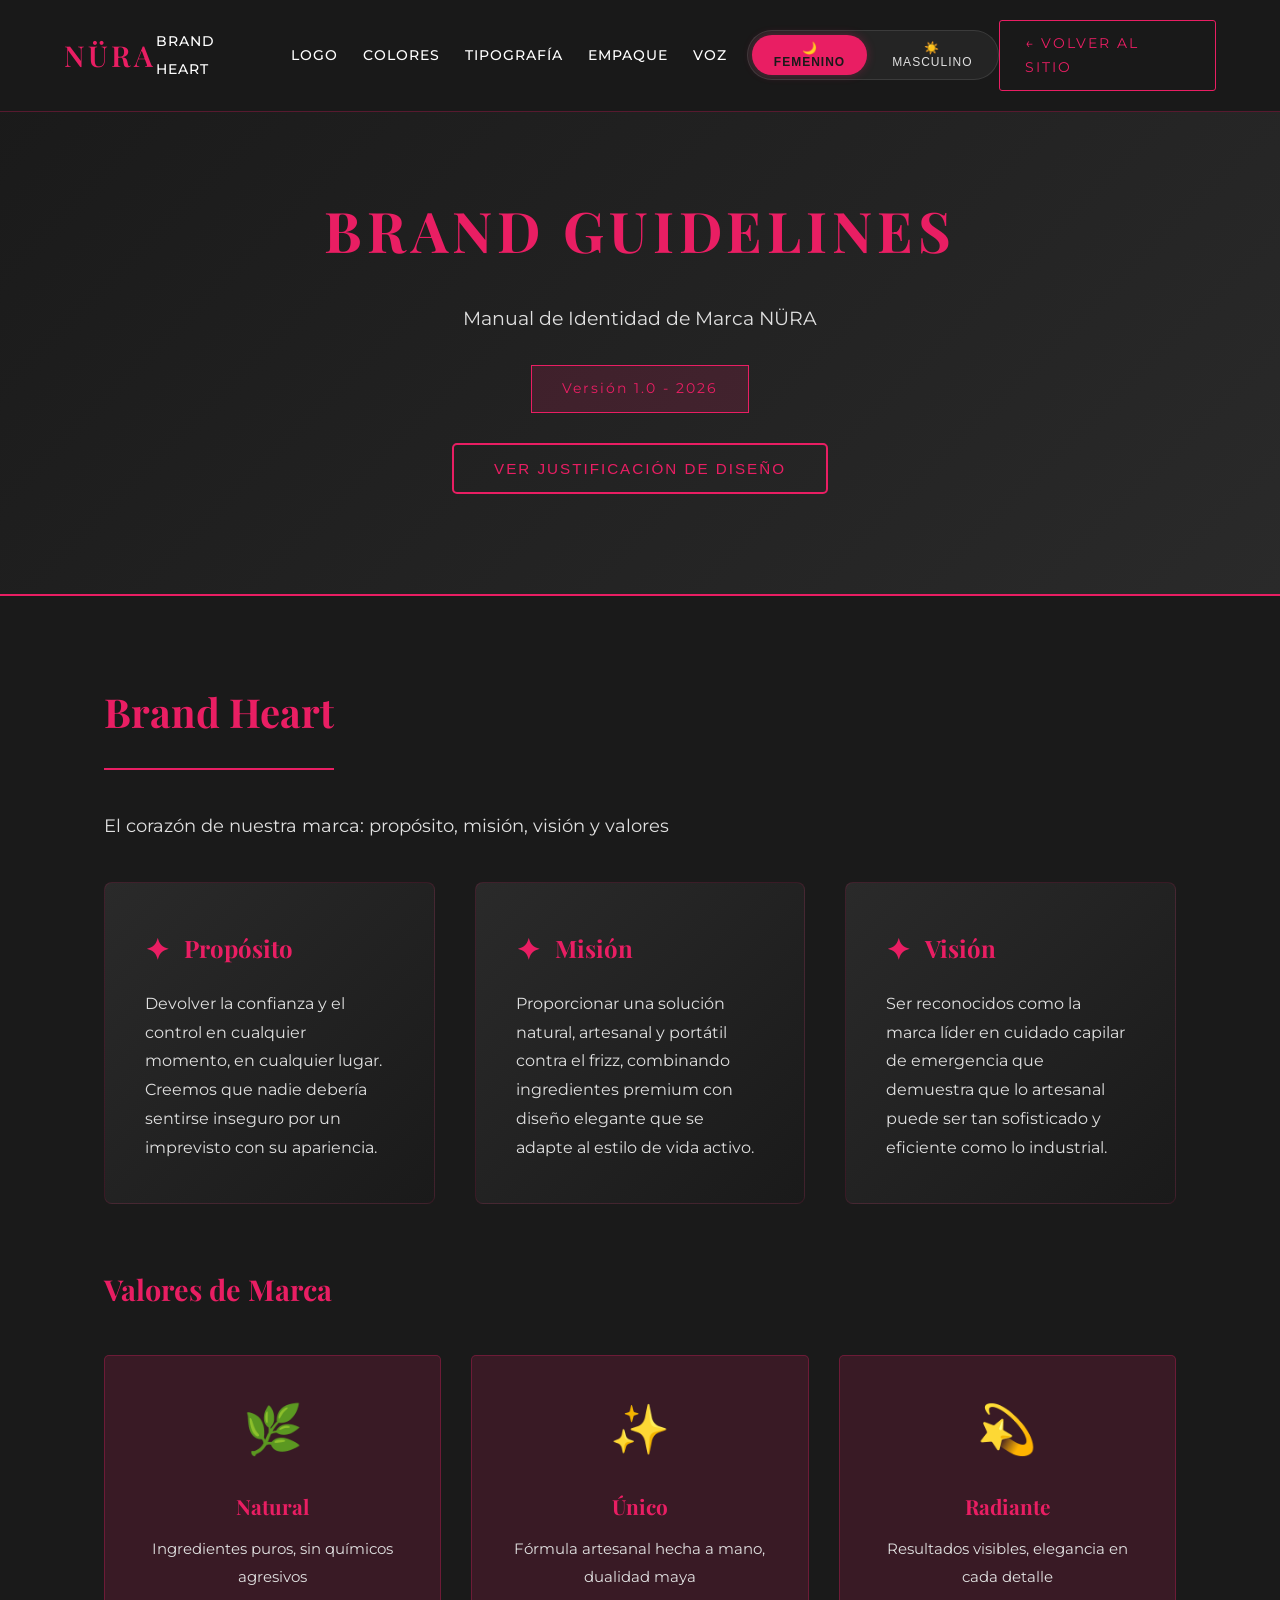
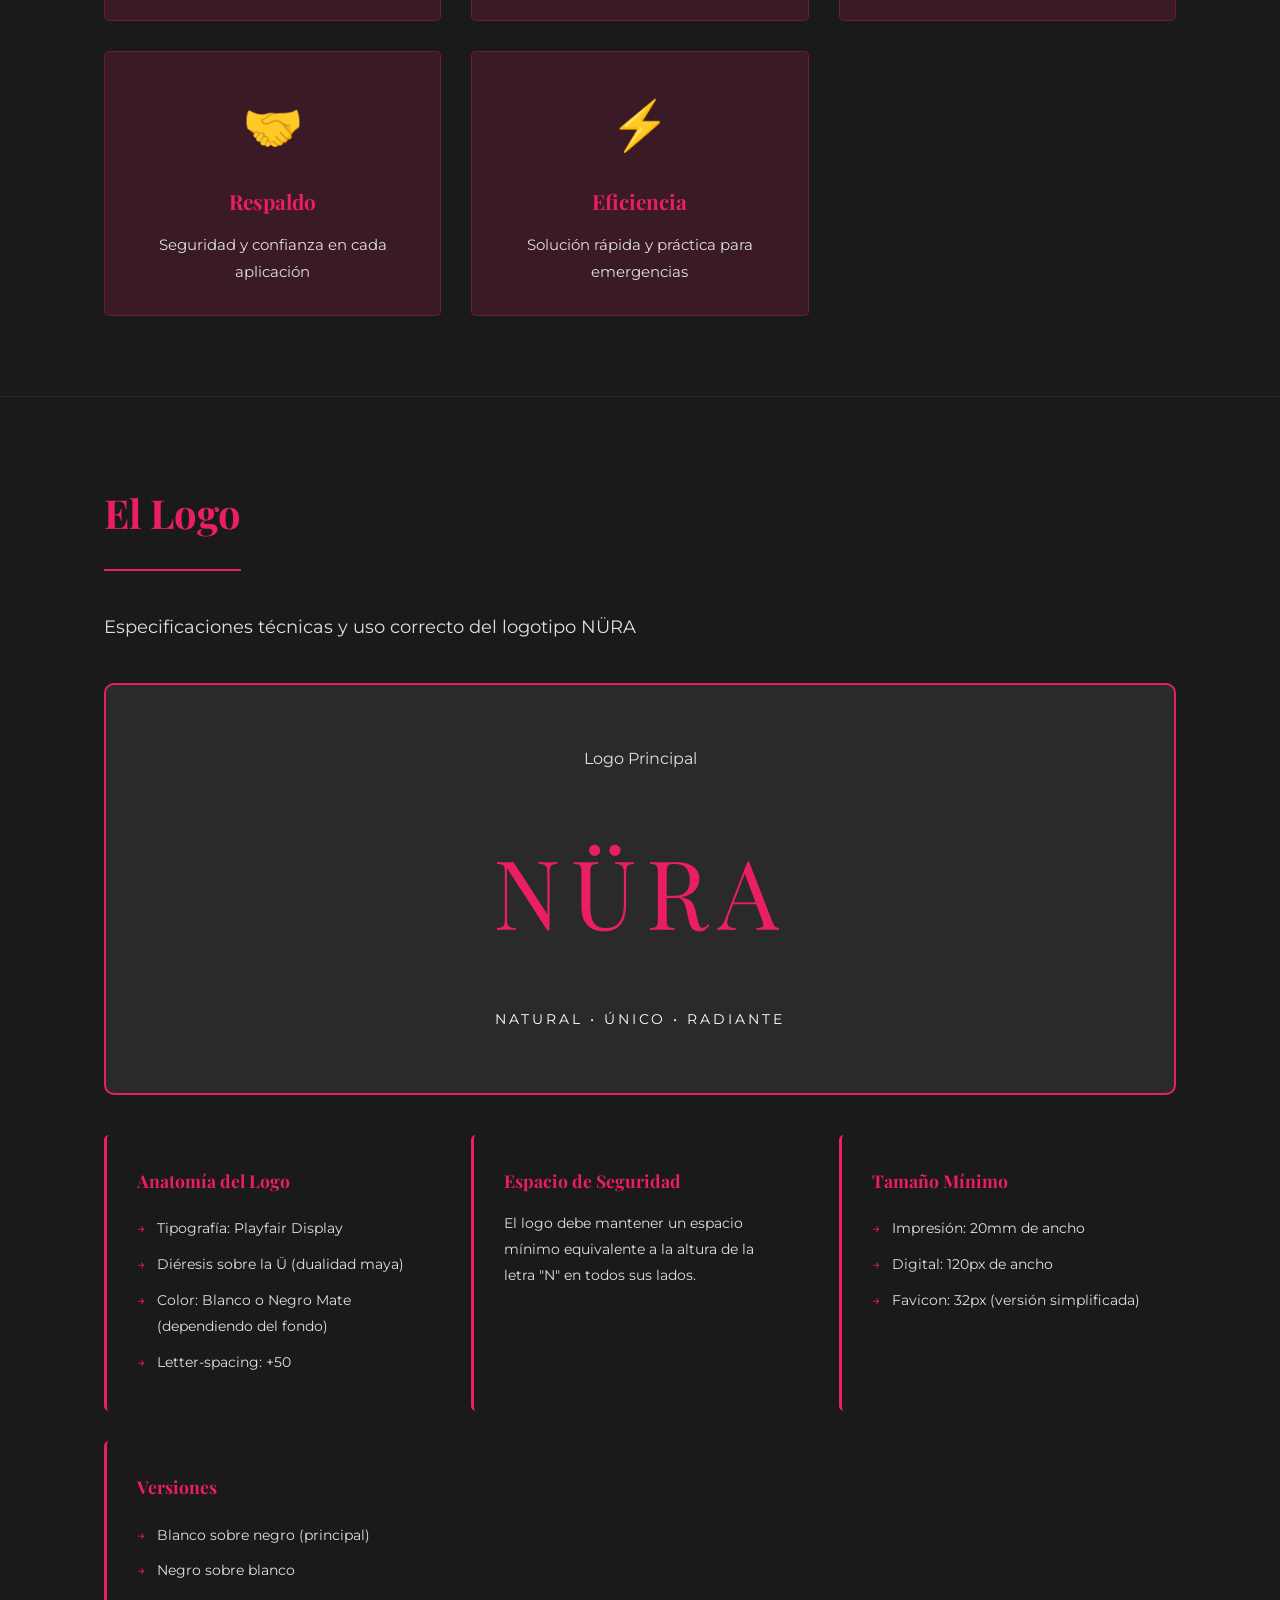
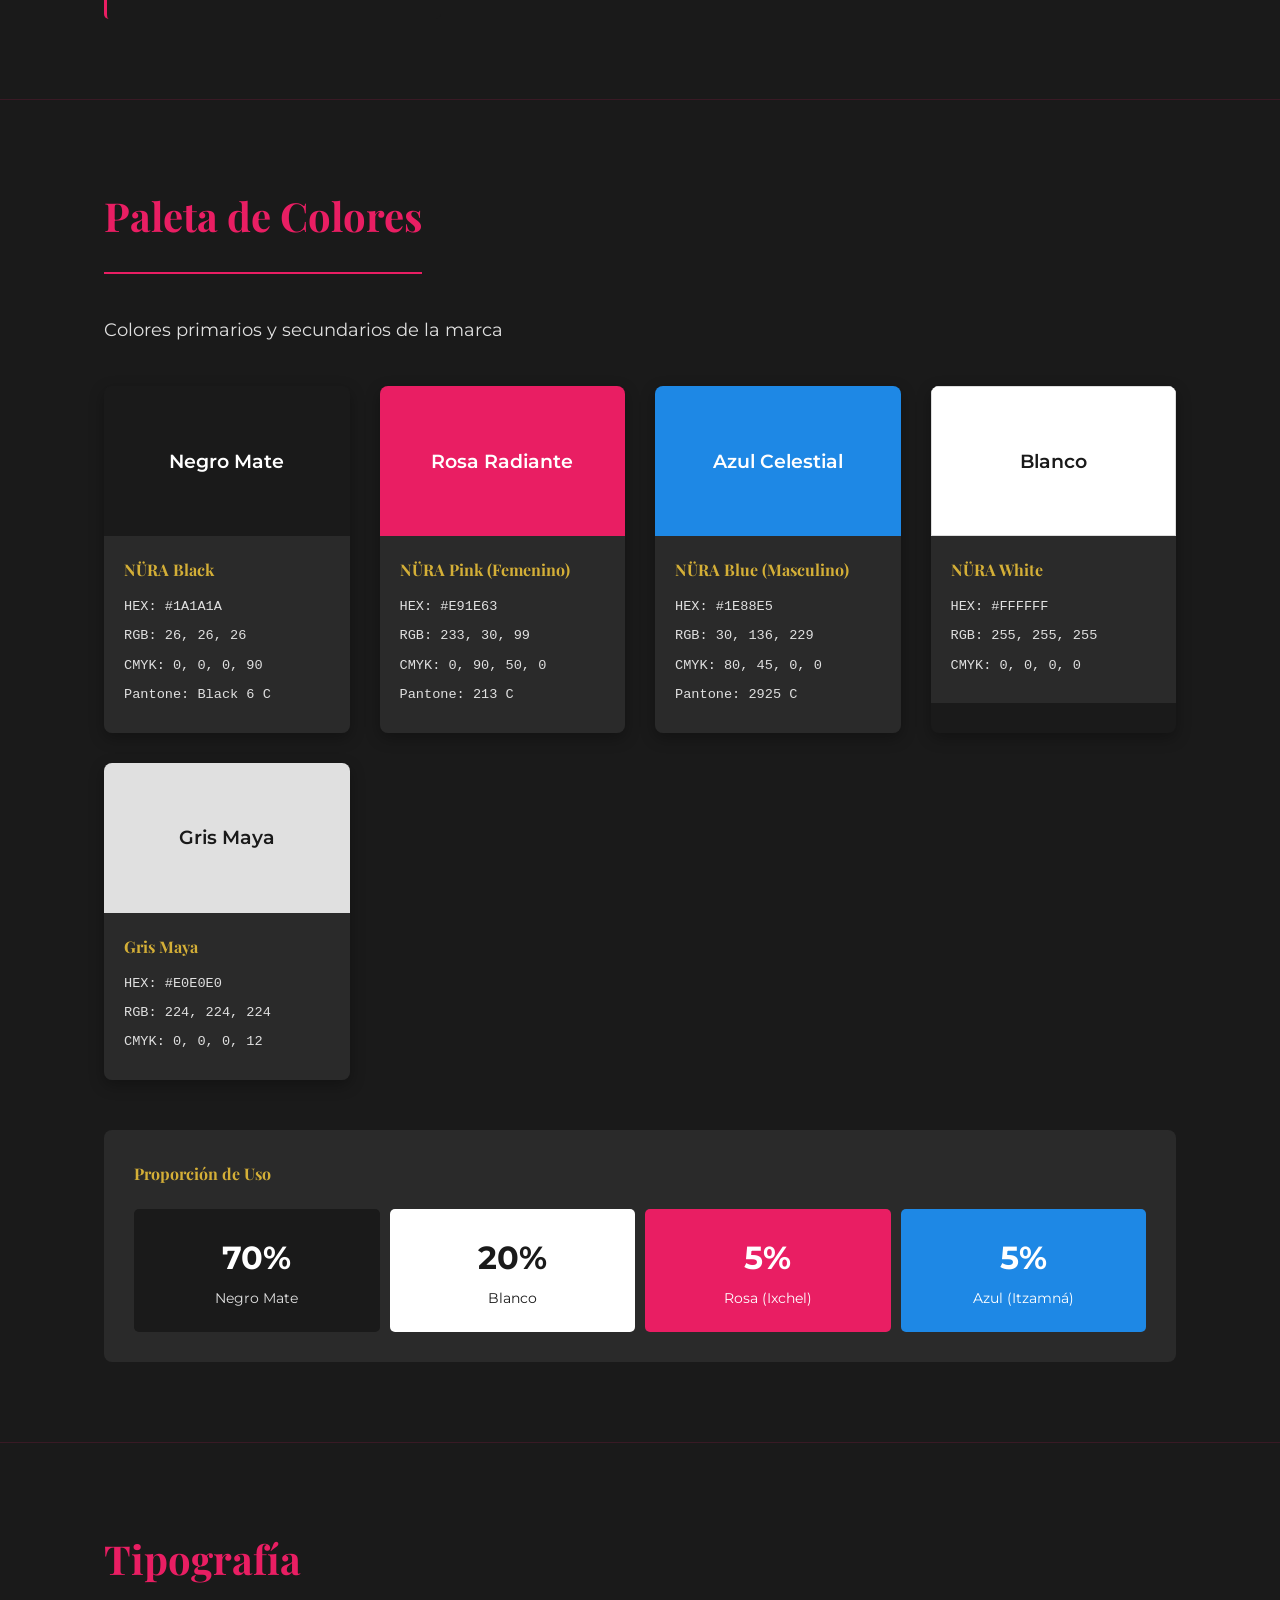
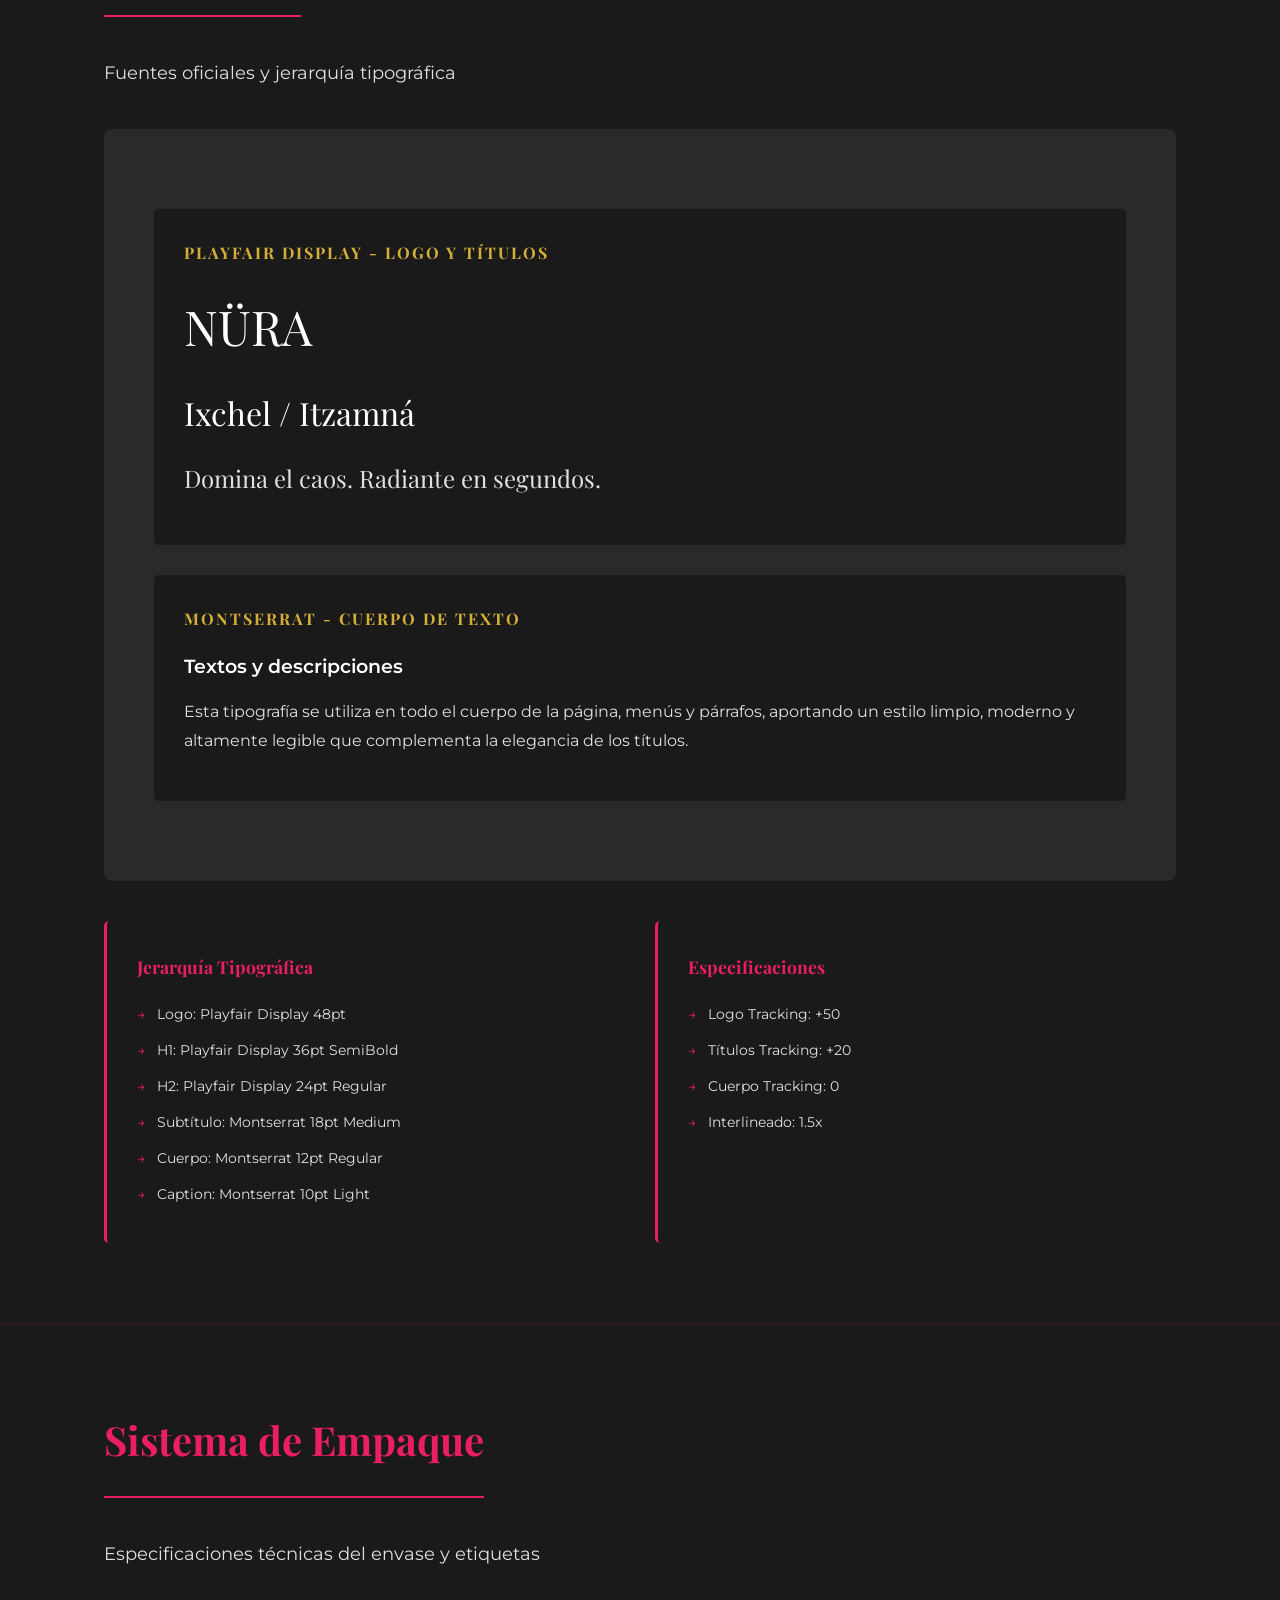
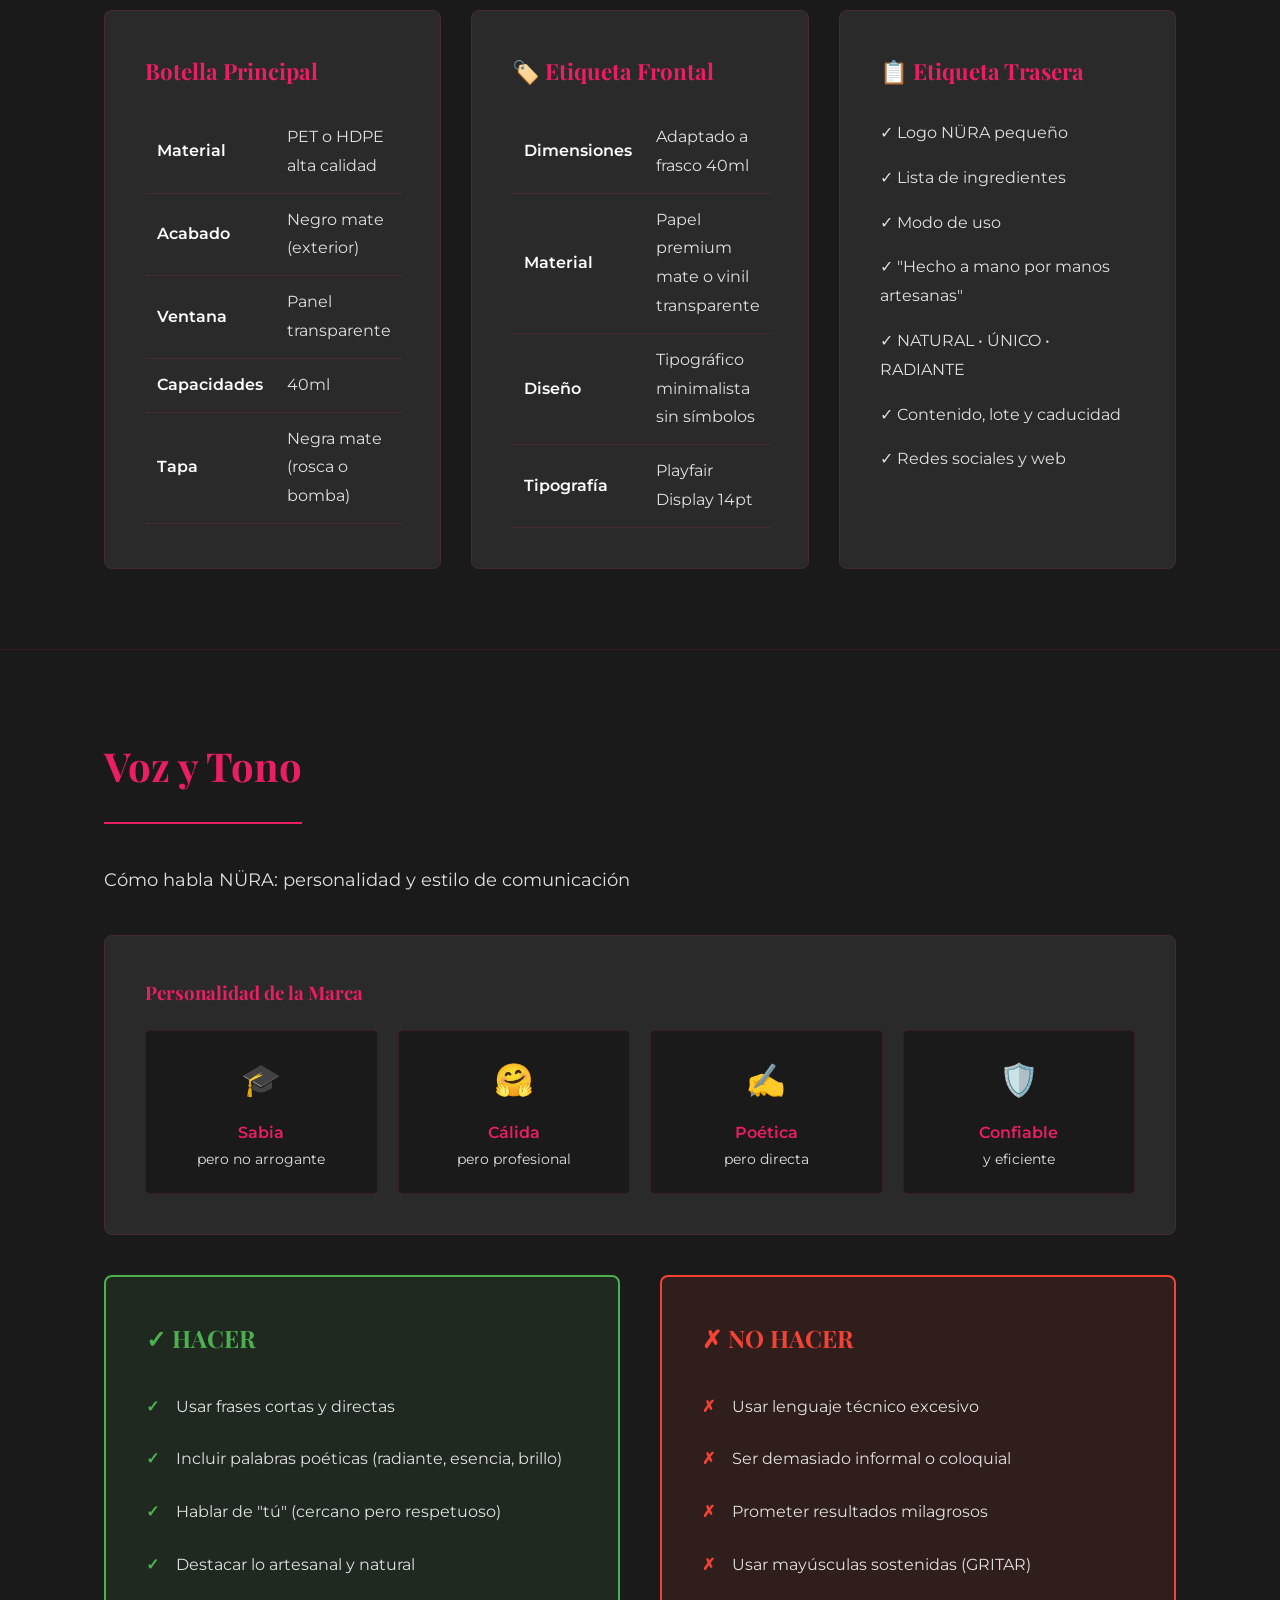
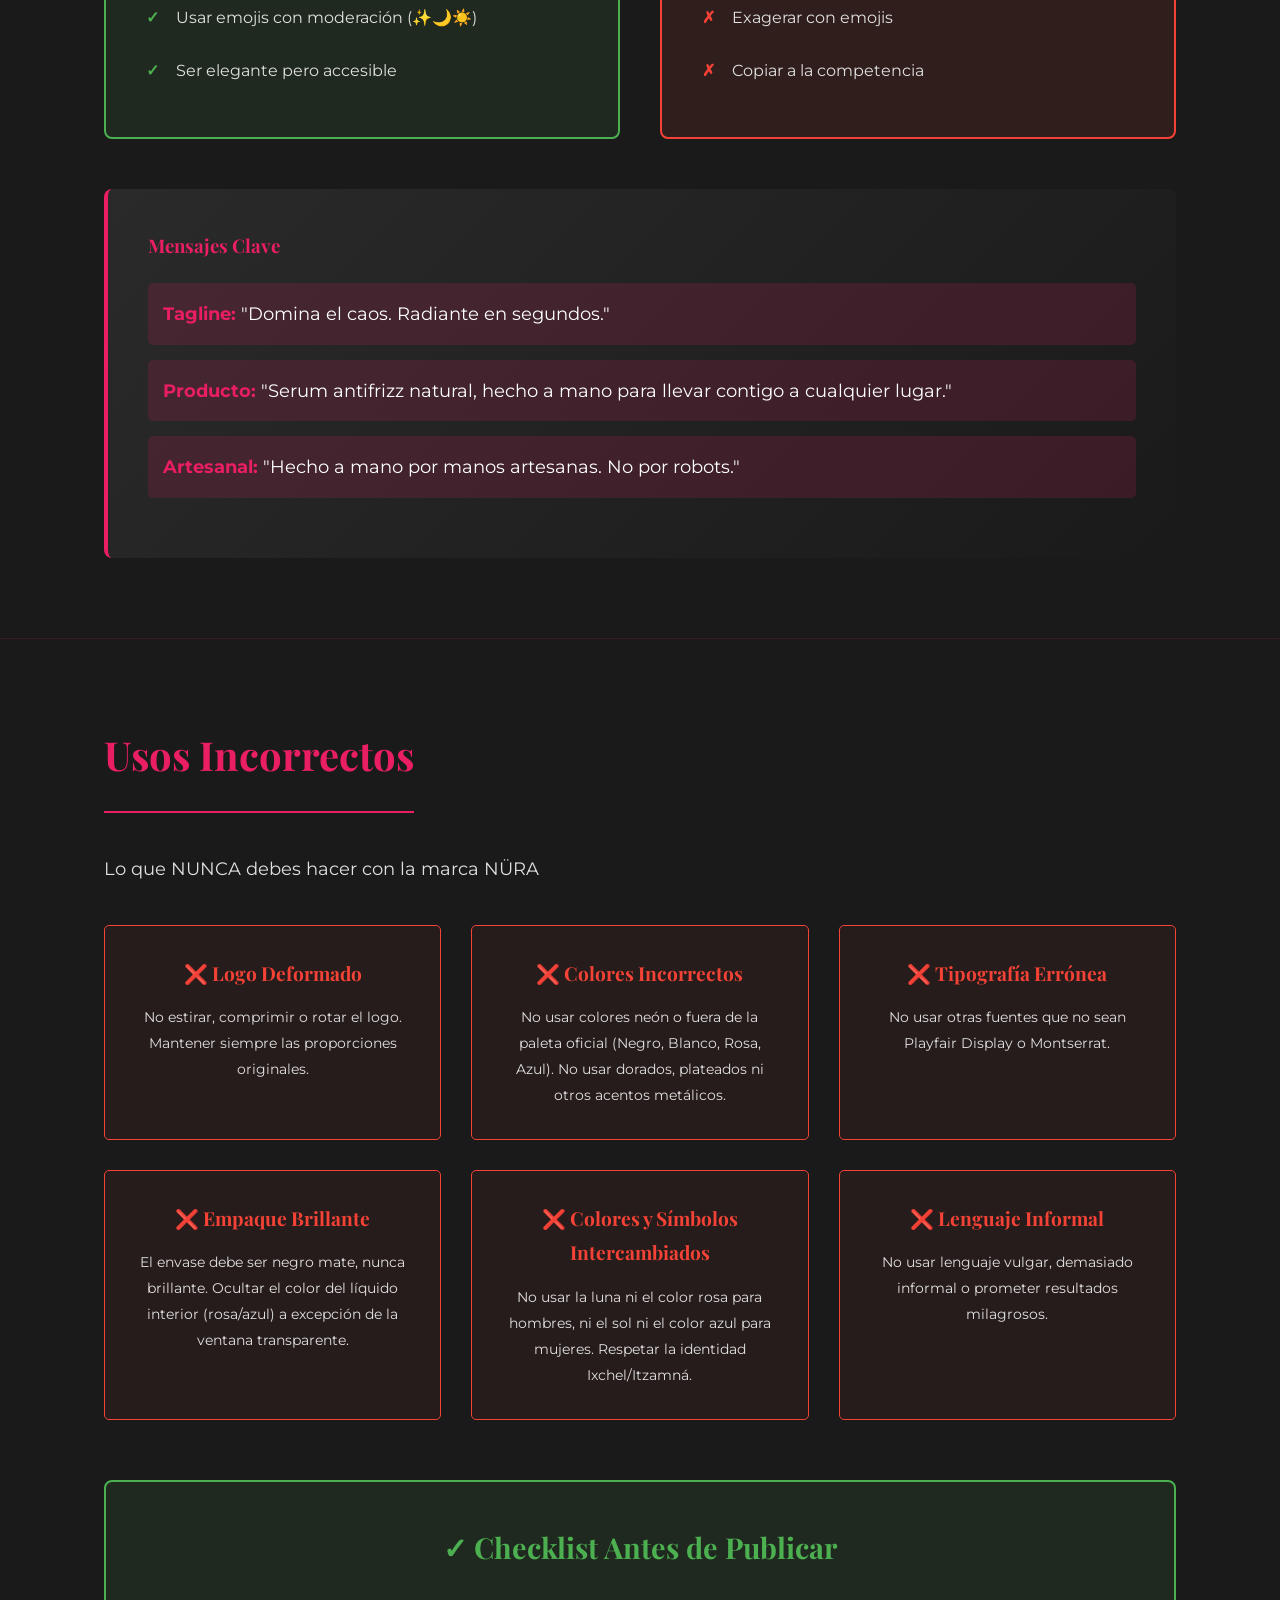
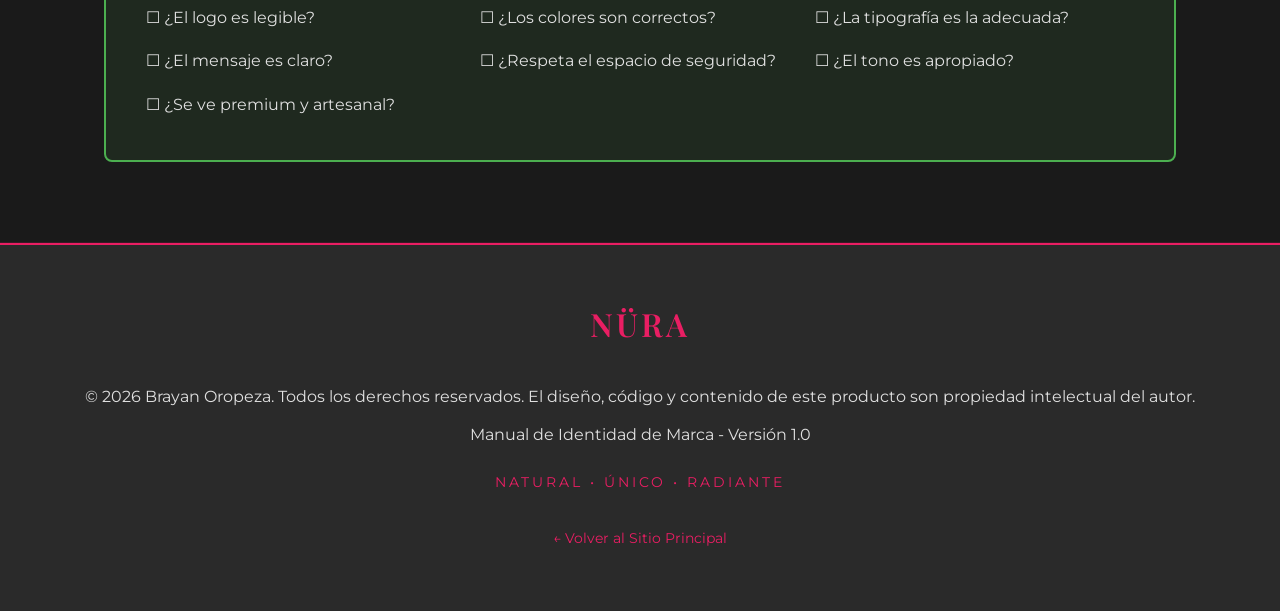
==== commit af53af03: "Add files via upload" ====
--- a/brand-guidelines.html
+++ b/brand-guidelines.html
@@ -671,9 +671,36 @@
             }
         }
 
-        section {
-            animation: fadeIn 0.6s ease;
-        }
+        /* Estilos de Botón en Modal/Hero */
+        .btn-justificacion {
+            display: inline-block;
+            margin-top: 30px;
+            padding: 15px 40px;
+            background: transparent;
+            border: 2px solid var(--theme-primary);
+            color: var(--theme-primary);
+            font-size: 0.95rem;
+            letter-spacing: 2px;
+            text-transform: uppercase;
+            cursor: pointer;
+            transition: all 0.3s ease;
+            border-radius: 5px;
+        }
+        .btn-justificacion:hover {
+            background: var(--theme-primary);
+            color: var(--nura-black);
+            box-shadow: 0 0 15px var(--theme-glow);
+        }
+
+        /* Modal Base CSS (similar al de style.css) */
+        .modal-overlay { display: none; position: fixed; top: 0; left: 0; width: 100%; height: 100%; background: rgba(0,0,0,0.8); backdrop-filter: blur(5px); z-index: 9999; justify-content: center; align-items: center; }
+        .modal-overlay.active { display: flex; }
+        .modal-content { background: var(--nura-black); border: 1px solid var(--theme-primary); border-radius: 10px; max-width: 800px; width: 90%; max-height: 90vh; overflow-y: auto; padding: 40px; position: relative; box-shadow: 0 0 30px var(--theme-glow); }
+        .modal-close { position: absolute; top: 20px; right: 20px; background: transparent; border: none; color: var(--nura-gray); font-size: 1.5rem; cursor: pointer; transition: color 0.3s; }
+        .modal-close:hover { color: var(--theme-primary); }
+        .modal-content h3 { font-size: 1.8rem; color: var(--theme-primary); margin-bottom: 20px; font-weight: 300; }
+        .modal-content p { color: var(--nura-gray); margin-bottom: 15px; font-size: 1rem; line-height: 1.8; }
+        .modal-content ul { color: var(--nura-gray); margin-bottom: 15px; padding-left: 20px; line-height: 1.8; }
     </style>
 </head>
 <body>
@@ -703,6 +730,8 @@
         <h1>BRAND GUIDELINES</h1>
         <p>Manual de Identidad de Marca NÜRA</p>
         <div class="version">Versión 1.0 - 2026</div>
+        <br>
+        <button id="openJustificacion" class="btn-justificacion">Ver Justificación de Diseño</button>
     </section>
 
     <!-- Brand Heart -->
@@ -768,7 +797,7 @@
             <div class="logo-showcase">
                 <p style="color: var(--nura-gray); margin-bottom: 20px;">Logo Principal</p>
                 <div class="logo-main">NÜRA</div>
-                <p style="color: var(--nura-gold); font-size: 0.9rem; letter-spacing: 3px;">NATURAL • ÚNICO • RADIANTE</p>
+                <p style="color: var(--nura-white); font-size: 0.9rem; letter-spacing: 3px;">NATURAL • ÚNICO • RADIANTE</p>
             </div>
 
             <div class="logo-specs">
@@ -777,8 +806,7 @@
                     <ul>
                         <li>Tipografía: Playfair Display</li>
                         <li>Diéresis sobre la Ü (dualidad maya)</li>
-                        <li>Gota de aceite dorada en la U</li>
-                        <li>Color: Oro Antiguo (#D4AF37)</li>
+                        <li>Color: Blanco o Negro Mate (dependiendo del fondo)</li>
                         <li>Letter-spacing: +50</li>
                     </ul>
                 </div>
@@ -800,10 +828,8 @@
                 <div class="spec-box">
                     <h4>Versiones</h4>
                     <ul>
-                        <li>Dorado sobre negro (principal)</li>
-                        <li>Blanco sobre negro</li>
+                        <li>Blanco sobre negro (principal)</li>
                         <li>Negro sobre blanco</li>
-                        <li>Dorado sobre blanco</li>
                     </ul>
                 </div>
             </div>
@@ -830,18 +856,7 @@
                     </div>
                 </div>
 
-                <div class="color-card">
-                    <div class="color-preview" style="background: var(--nura-gold); color: var(--nura-black);">
-                        Dorado
-                    </div>
-                    <div class="color-info">
-                        <h4>NÜRA Gold</h4>
-                        <div class="color-code">HEX: #D4AF37</div>
-                        <div class="color-code">RGB: 212, 175, 55</div>
-                        <div class="color-code">CMYK: 20, 30, 85, 5</div>
-                        <div class="color-code">Pantone: 871 C</div>
-                    </div>
-                </div>
+
 
                 <div class="color-card">
                     <div class="color-preview" style="background: var(--nura-pink); color: var(--nura-white);">
@@ -898,15 +913,11 @@
                 <h4 style="color: var(--nura-gold); margin-bottom: 20px;">Proporción de Uso</h4>
                 <div style="display: flex; gap: 10px; flex-wrap: wrap; margin-top: 20px;">
                     <div style="flex: 1; min-width: 120px; text-align: center; padding: 20px; background: var(--nura-black); border-radius: 5px;">
-                        <div style="font-size: 2rem; color: var(--nura-gold); font-weight: bold;">60%</div>
+                        <div style="font-size: 2rem; color: var(--nura-white); font-weight: bold;">70%</div>
                         <div style="color: var(--nura-gray); font-size: 0.9rem;">Negro Mate</div>
                     </div>
-                    <div style="flex: 1; min-width: 120px; text-align: center; padding: 20px; background: var(--nura-gold); border-radius: 5px;">
+                    <div style="flex: 1; min-width: 120px; text-align: center; padding: 20px; background: var(--nura-white); border-radius: 5px;">
                         <div style="font-size: 2rem; color: var(--nura-black); font-weight: bold;">20%</div>
-                        <div style="color: var(--nura-black); font-size: 0.9rem;">Dorado</div>
-                    </div>
-                    <div style="flex: 1; min-width: 120px; text-align: center; padding: 20px; background: var(--nura-white); border-radius: 5px;">
-                        <div style="font-size: 2rem; color: var(--nura-black); font-weight: bold;">10%</div>
                         <div style="color: var(--nura-black); font-size: 0.9rem;">Blanco</div>
                     </div>
                     <div style="flex: 1; min-width: 120px; text-align: center; padding: 20px; background: var(--nura-pink); border-radius: 5px;">
@@ -931,19 +942,16 @@
             <div class="typography-showcase">
                 <div class="type-sample">
                     <h4>Playfair Display - Logo y Títulos</h4>
-                    <div class="sample" style="font-family: 'Playfair Display', serif; font-size: 3rem; color: var(--nura-gold);">NÜRA</div>
+                    <div class="sample" style="font-family: 'Playfair Display', serif; font-size: 3rem; color: var(--nura-white);">NÜRA</div>
                     <div class="sample" style="font-family: 'Playfair Display', serif; font-size: 2rem; color: var(--nura-white);">Ixchel / Itzamná</div>
                     <div class="sample" style="font-family: 'Playfair Display', serif; font-size: 1.5rem; color: var(--nura-gray);">Domina el caos. Radiante en segundos.</div>
                 </div>
 
                 <div class="type-sample">
                     <h4>Montserrat - Cuerpo de Texto</h4>
-                    <div class="sample" style="font-family: 'Montserrat', sans-serif; font-size: 1.2rem; font-weight: 600; color: var(--nura-white);">Serum Antifrizz de Emergencia</div>
+                    <div class="sample" style="font-family: 'Montserrat', sans-serif; font-size: 1.2rem; font-weight: 600; color: var(--nura-white);">Textos y descripciones</div>
                     <div class="sample" style="font-family: 'Montserrat', sans-serif; font-size: 1rem; color: var(--nura-gray);">
-                        15ml Aceite de Argán<br>
-                        10ml Aceite de Jojoba<br>
-                        4ml Aceite de Coco<br>
-                        1ml Vitamina E
+                        Esta tipografía se utiliza en todo el cuerpo de la página, menús y párrafos, aportando un estilo limpio, moderno y altamente legible que complementa la elegancia de los títulos.
                     </div>
                 </div>
             </div>
@@ -974,59 +982,6 @@
         </div>
     </section>
 
-    <!-- Elementos Gráficos -->
-    <section id="elementos">
-        <div class="container">
-            <h2 class="section-title">Elementos Gráficos</h2>
-            <p class="section-subtitle">Marco dorado, símbolos y glifos mayas</p>
-
-            <div class="graphics-grid">
-                <div class="graphic-item">
-                    <h4>Marco Dorado</h4>
-                    <ul>
-                        <li>Grosor: 2pt (línea delgada)</li>
-                        <li>Color: NÜRA Gold (#D4AF37)</li>
-                        <li>Distancia del borde: 5mm</li>
-                        <li>Esquinas: 90° perfectos</li>
-                        <li>Uso: Etiquetas de producto</li>
-                    </ul>
-                </div>
-
-                <div class="graphic-item">
-                    <h4>Símbolo Ixchel (Luna)</h4>
-                    <ul>
-                        <li>Luna creciente dorada</li>
-                        <li>Versión femenina (para mujeres)</li>
-                        <li>Fondo: Blanco / Elementos Rosa</li>
-                        <li>Marca de agua: Glifo circular (20% opacidad)</li>
-                        <li>Color: Dorado y Rosa Radiante</li>
-                    </ul>
-                </div>
-
-                <div class="graphic-item">
-                    <h4>Símbolo Itzamná (Sol-Jaguar)</h4>
-                    <ul>
-                        <li>Sol con rostro de jaguar</li>
-                        <li>Versión masculina (para hombres)</li>
-                        <li>Fondo: Negro / Elementos Azul</li>
-                        <li>Marca de agua: Glifos dispersos (15% opacidad)</li>
-                        <li>Color: Dorado y Azul Celestial</li>
-                    </ul>
-                </div>
-
-                <div class="graphic-item">
-                    <h4>Glifos Mayas</h4>
-                    <ul>
-                        <li>Opacidad: 15-25% máximo</li>
-                        <li>Color: Gris Maya o Dorado Suave</li>
-                        <li>Escala: Máximo 60% del elemento principal</li>
-                        <li>Uso: Marcas de agua sutiles</li>
-                        <li>No usar sobre textos importantes</li>
-                    </ul>
-                </div>
-            </div>
-        </div>
-    </section>
 
     <!-- Empaque -->
     <section id="empaque">
@@ -1052,7 +1007,7 @@
                         </tr>
                         <tr>
                             <td>Capacidades</td>
-                            <td>15ml y 30ml</td>
+                            <td>40ml</td>
                         </tr>
                         <tr>
                             <td>Tapa</td>
@@ -1066,19 +1021,15 @@
                     <table>
                         <tr>
                             <td>Dimensiones</td>
-                            <td>45mm x 60mm (30ml)</td>
+                            <td>Adaptado a frasco 40ml</td>
                         </tr>
                         <tr>
                             <td>Material</td>
-                            <td>Papel premium mate o vinil</td>
+                            <td>Papel premium mate o vinil transparente</td>
                         </tr>
                         <tr>
-                            <td>Marco</td>
-                            <td>Dorado 2pt</td>
-                        </tr>
-                        <tr>
-                            <td>Símbolo</td>
-                            <td>25mm alto (dorado)</td>
+                            <td>Diseño</td>
+                            <td>Tipográfico minimalista sin símbolos</td>
                         </tr>
                         <tr>
                             <td>Tipografía</td>
@@ -1192,7 +1143,7 @@
 
                 <div class="dont-item">
                     <h4>❌ Colores Incorrectos</h4>
-                    <p>No usar colores neón o fuera de la paleta oficial. El dorado debe ser antiguo, no brillante.</p>
+                    <p>No usar colores neón o fuera de la paleta oficial (Negro, Blanco, Rosa, Azul). No usar dorados, plateados ni otros acentos metálicos.</p>
                 </div>
 
                 <div class="dont-item">
@@ -1241,6 +1192,27 @@
             <a href="index.html" style="color: var(--theme-primary); text-decoration: none; transition: color 0.5s ease;">← Volver al Sitio Principal</a>
         </p>
     </footer>
+
+    <!-- Modal de Justificación -->
+    <div id="justificacionModal" class="modal-overlay">
+        <div class="modal-content">
+            <button class="modal-close" id="closeJustificacion">✖</button>
+            <h3>Justificación de Identidad y Diseño</h3>
+            <p><strong>1. Diferencia Tipográfica: Web (Playfair Display) vs Envase (Sans-Serif)</strong><br>
+            Mientras que el frasco del serum utiliza una tipografía minimalista y limpia sin remates (sans-serif) para resaltar la pureza del líquido y la naturaleza clínica de un producto "de emergencia", la identidad digital e impresa de la marca adopta la tipografía <strong>Playfair Display</strong> para sus logotipos y titulares. Esto se hace intencionalmente para inyectar elegancia, lujo clásico y un toque "premium" de botica fina en la comunicación de la marca. Esta dualidad permite que el producto físico se vea moderno y tecnológico, mientras que la marca mantiene su esencia ancestral, lujosa y solemne.</p>
+
+            <p><strong>2. ¿Por qué la ausencia de Glifos, Lunas, Jaguares o Marcos Dorados en el envase?</strong><br>
+            Tal y como dictan las especificaciones oficiales, el diseño del frasco es intencionalmente pulcro y minimalista. La inclusión de símbolos literales o colores metálicos como el dorado (marcos, acentos) distraería y "ensuciaría" el envase, haciéndolo parecer un producto místico o esotérico en lugar de un cosmético de alta gama. La dualidad (Ixchel e Itzamná) se representa sutilmente a través de los colores del serum (Rosa radiante y Azul celestial) que contrastan contra el envase de cristal transparente con tapa negra.</p>
+
+            <p><strong>3. Significado de los Colores:</strong></p>
+            <ul>
+                <li><strong>Rosa Radiante (Ixchel):</strong> Simboliza la feminidad, la calidez y el poder de sanación (renovación capilar). Contraste vibrante con el fondo oscuro y partículas brillantes.</li>
+                <li><strong>Azul Celestial (Itzamná):</strong> Representa el enfoque, la calma, la claridad mental y la estructura (protección del frizz). Fondo celestial estrellado.</li>
+                <li><strong>Negro Mate:</strong> Aplicado en la tapa del frasco y los fondos de la web, aporta elegancia, lujo, profundidad y misterio. Hace que el resto de los colores destaquen.</li>
+                <li><strong>Blanco:</strong> Usado para los textos y tipografía limpia en la etiqueta, enfatizando el aspecto "premium" y clínico sin llegar a recargar el diseño.</li>
+            </ul>
+        </div>
+    </div>
 
     <script>
         // Función de protección (Crash extremo)
@@ -1326,6 +1298,21 @@
         btnFemale.addEventListener('click', () => setTheme('female'));
         btnMale.addEventListener('click', () => setTheme('male'));
 
+        // Modal de Justificacion
+        const modal = document.getElementById('justificacionModal');
+        const openBtn = document.getElementById('openJustificacion');
+        const closeBtn = document.getElementById('closeJustificacion');
+
+        if(openBtn) {
+            openBtn.addEventListener('click', () => modal.classList.add('active'));
+        }
+        if(closeBtn) {
+            closeBtn.addEventListener('click', () => modal.classList.remove('active'));
+        }
+        modal.addEventListener('click', (e) => {
+            if(e.target === modal) modal.classList.remove('active');
+        });
+
         // Cargar tema inicial (local o por defecto 'female')
         const savedTheme = localStorage.getItem('nura-theme') || 'female';
         setTheme(savedTheme);
@@ -1351,6 +1338,7 @@
             el.style.transition = 'all 0.6s ease';
             observer.observe(el);
         });
+
     </script>
 
 </body>
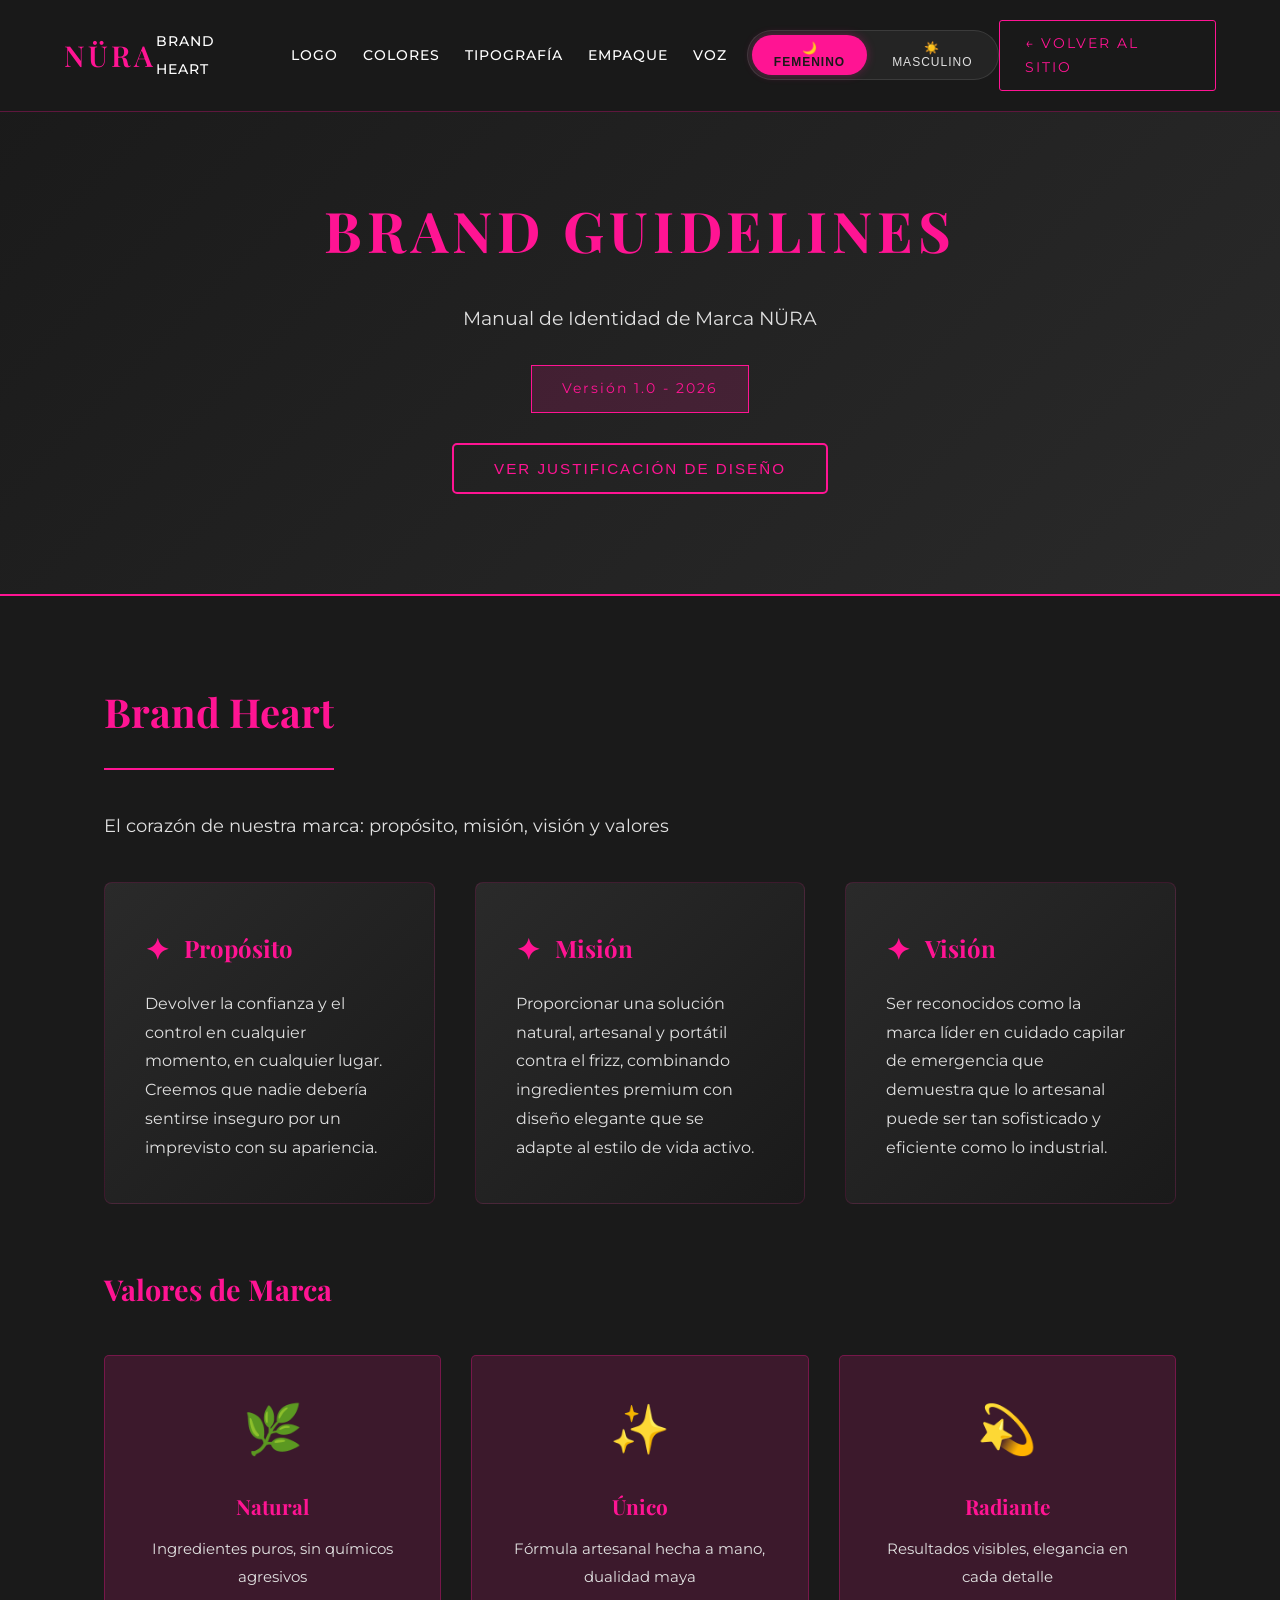
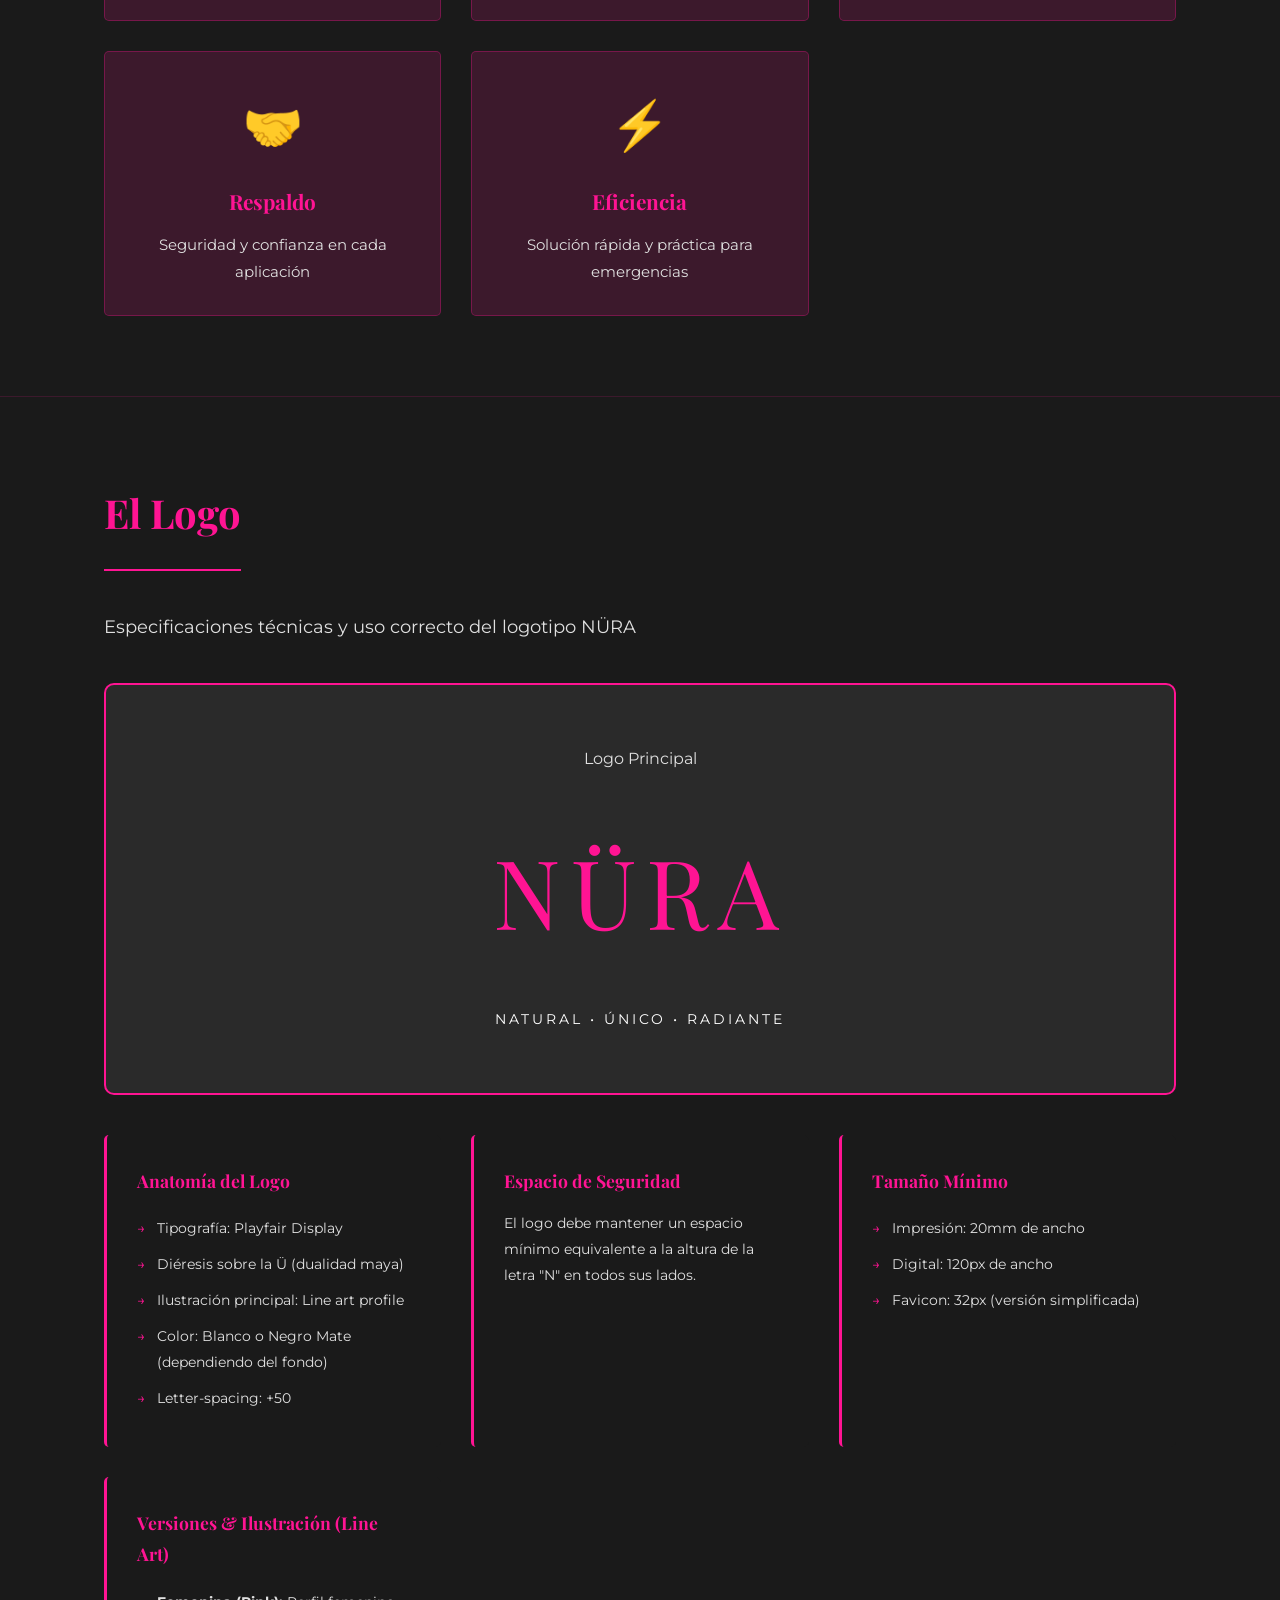
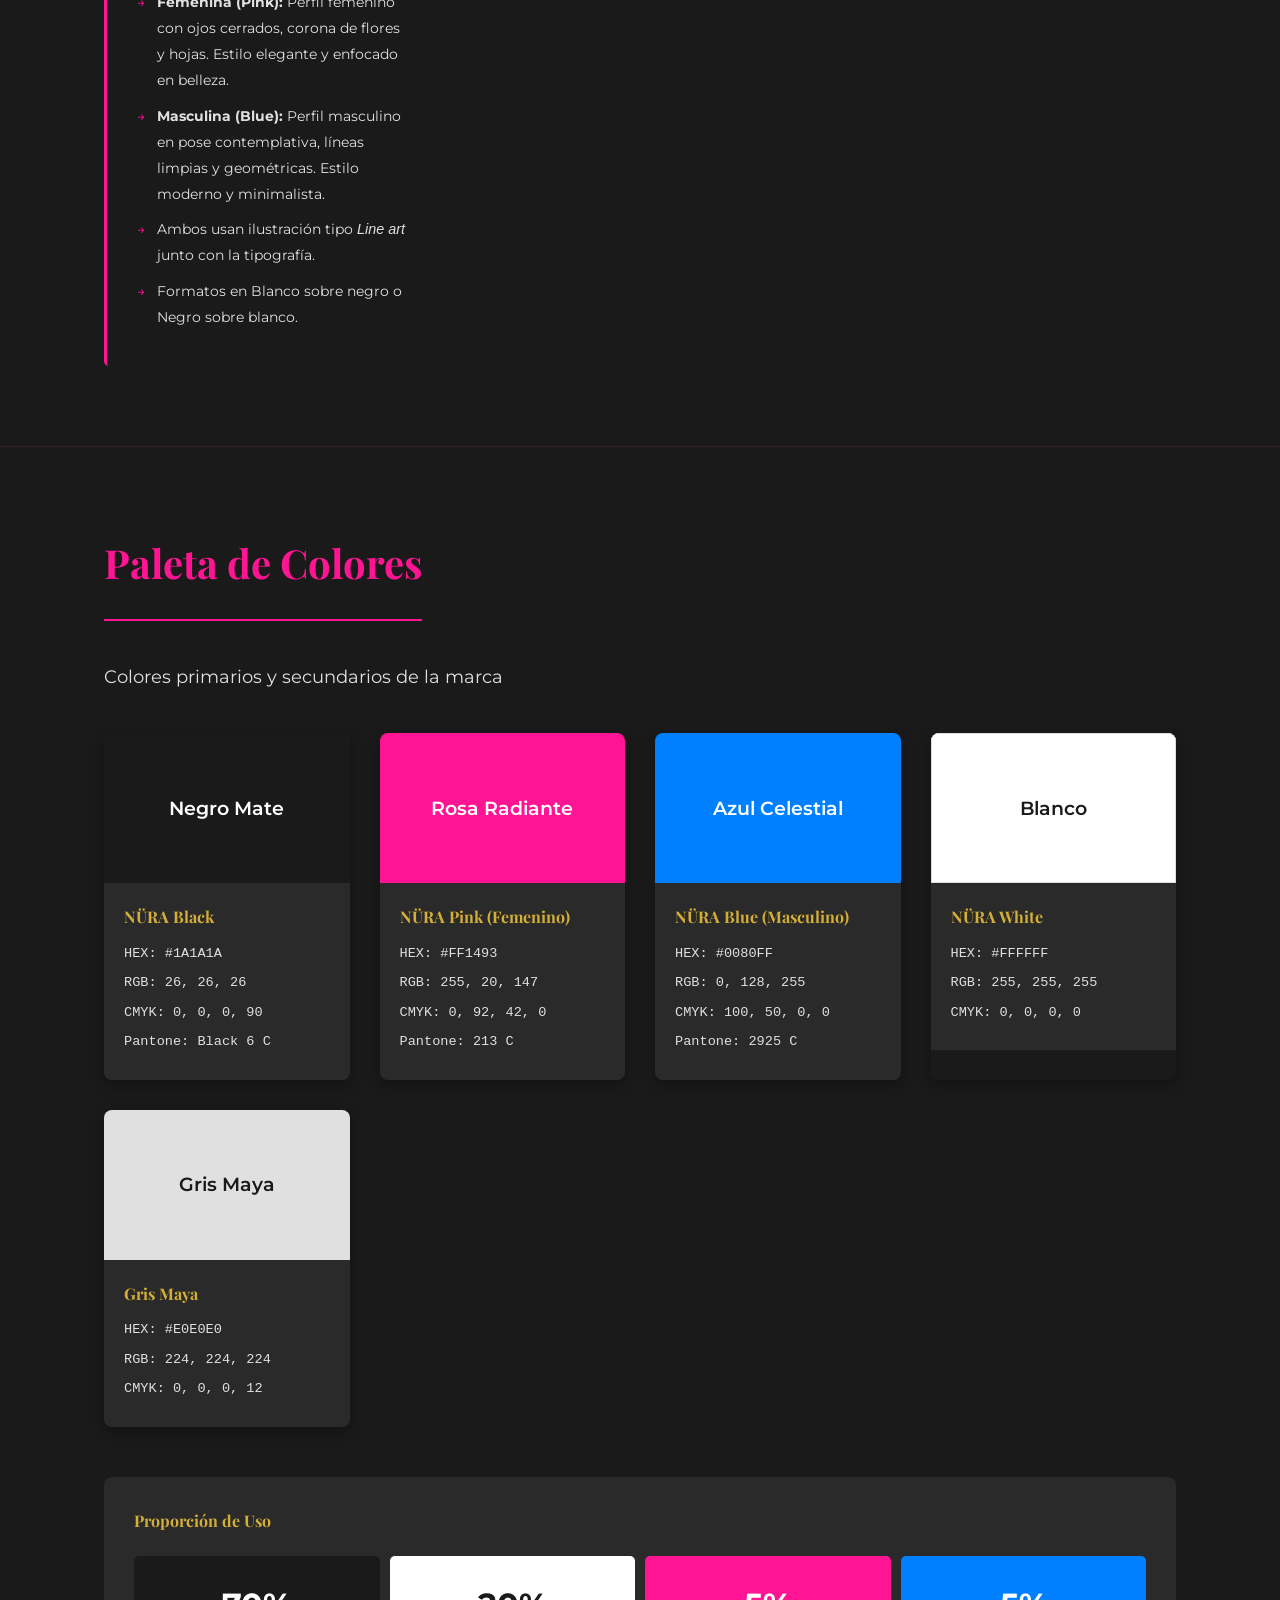
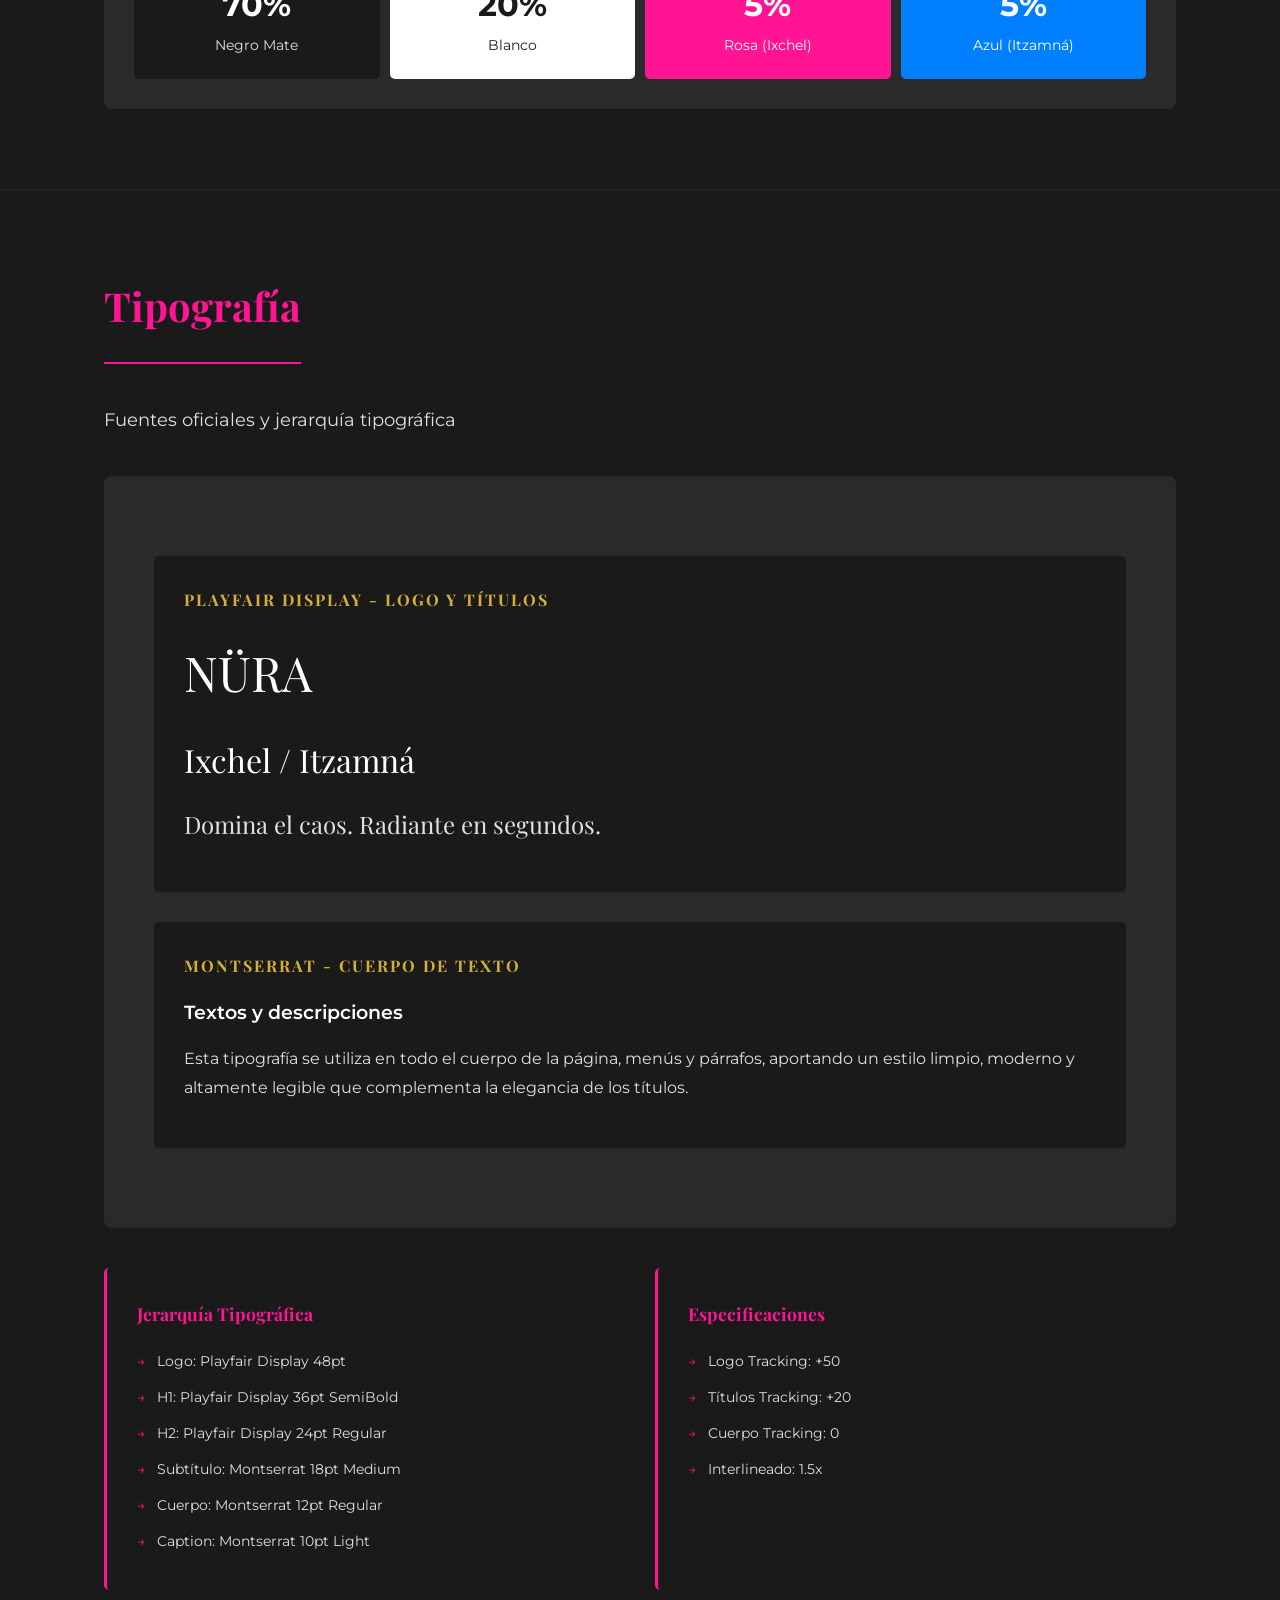
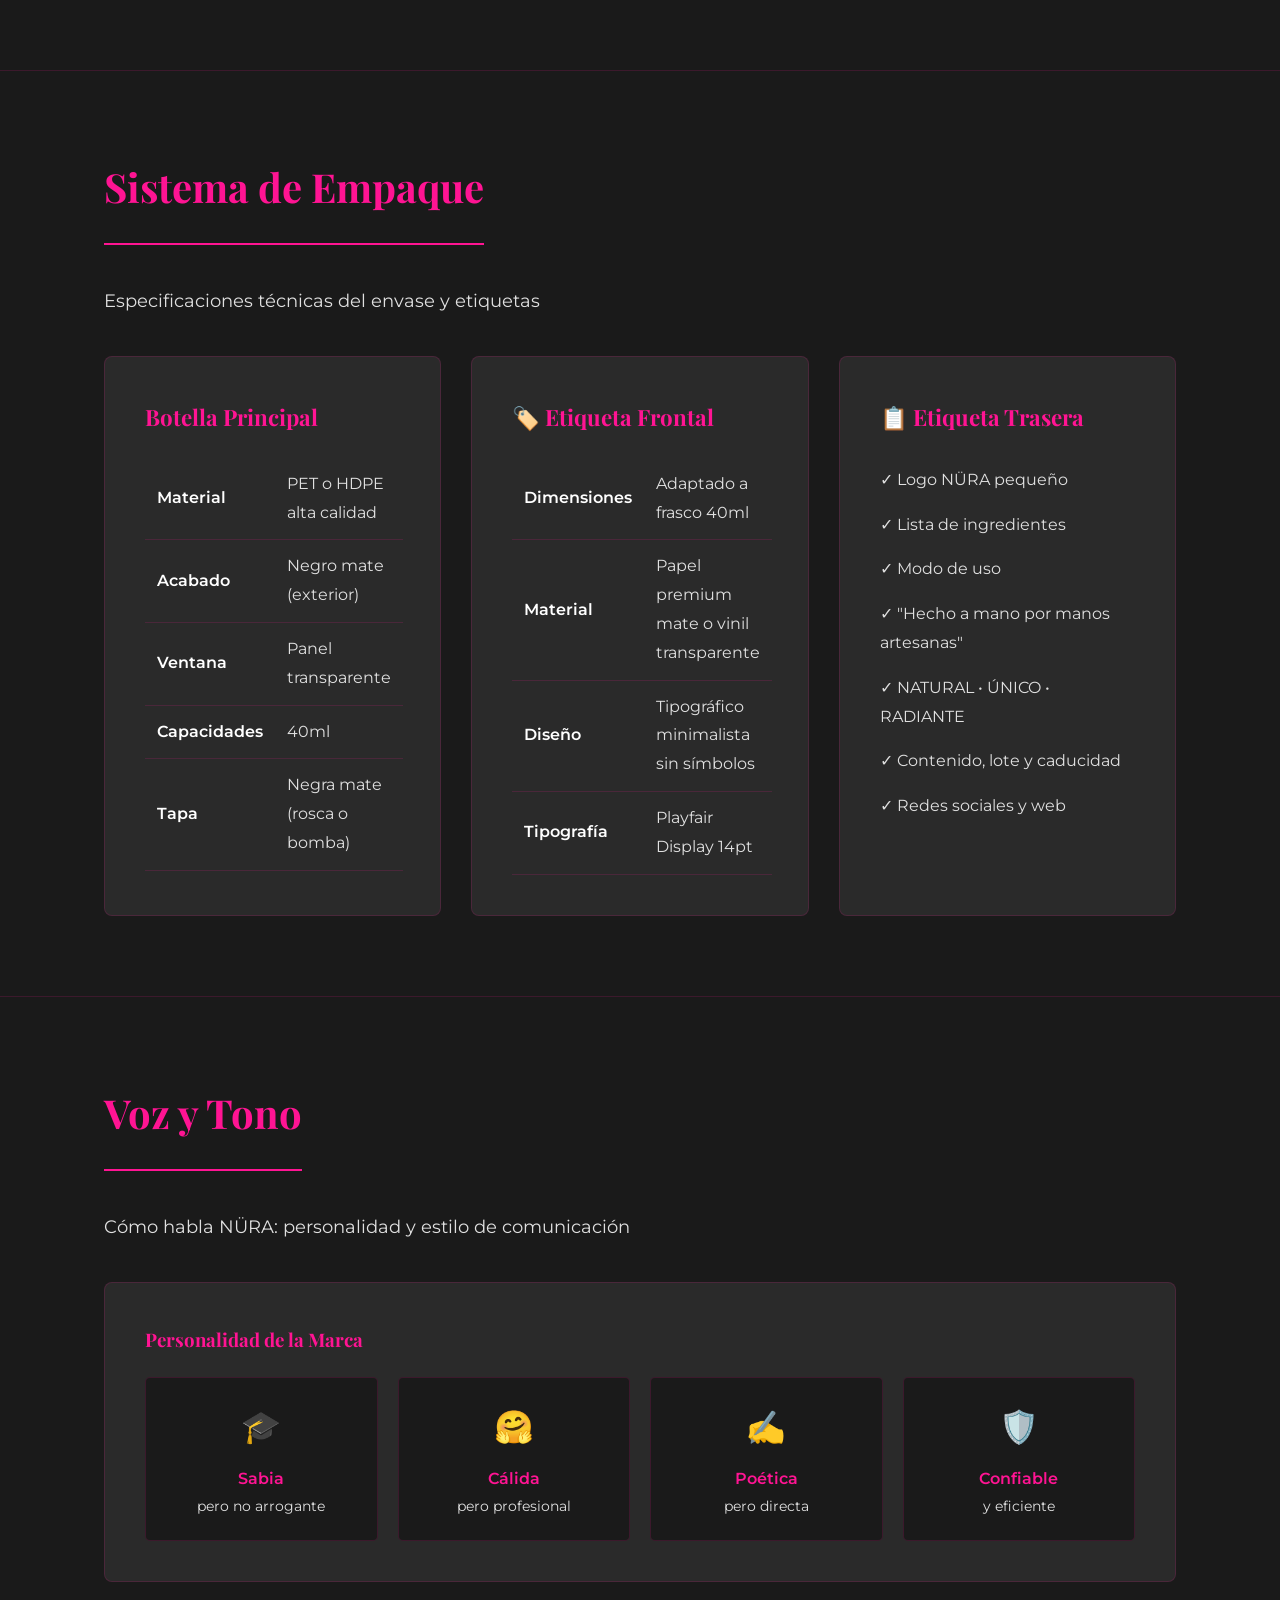
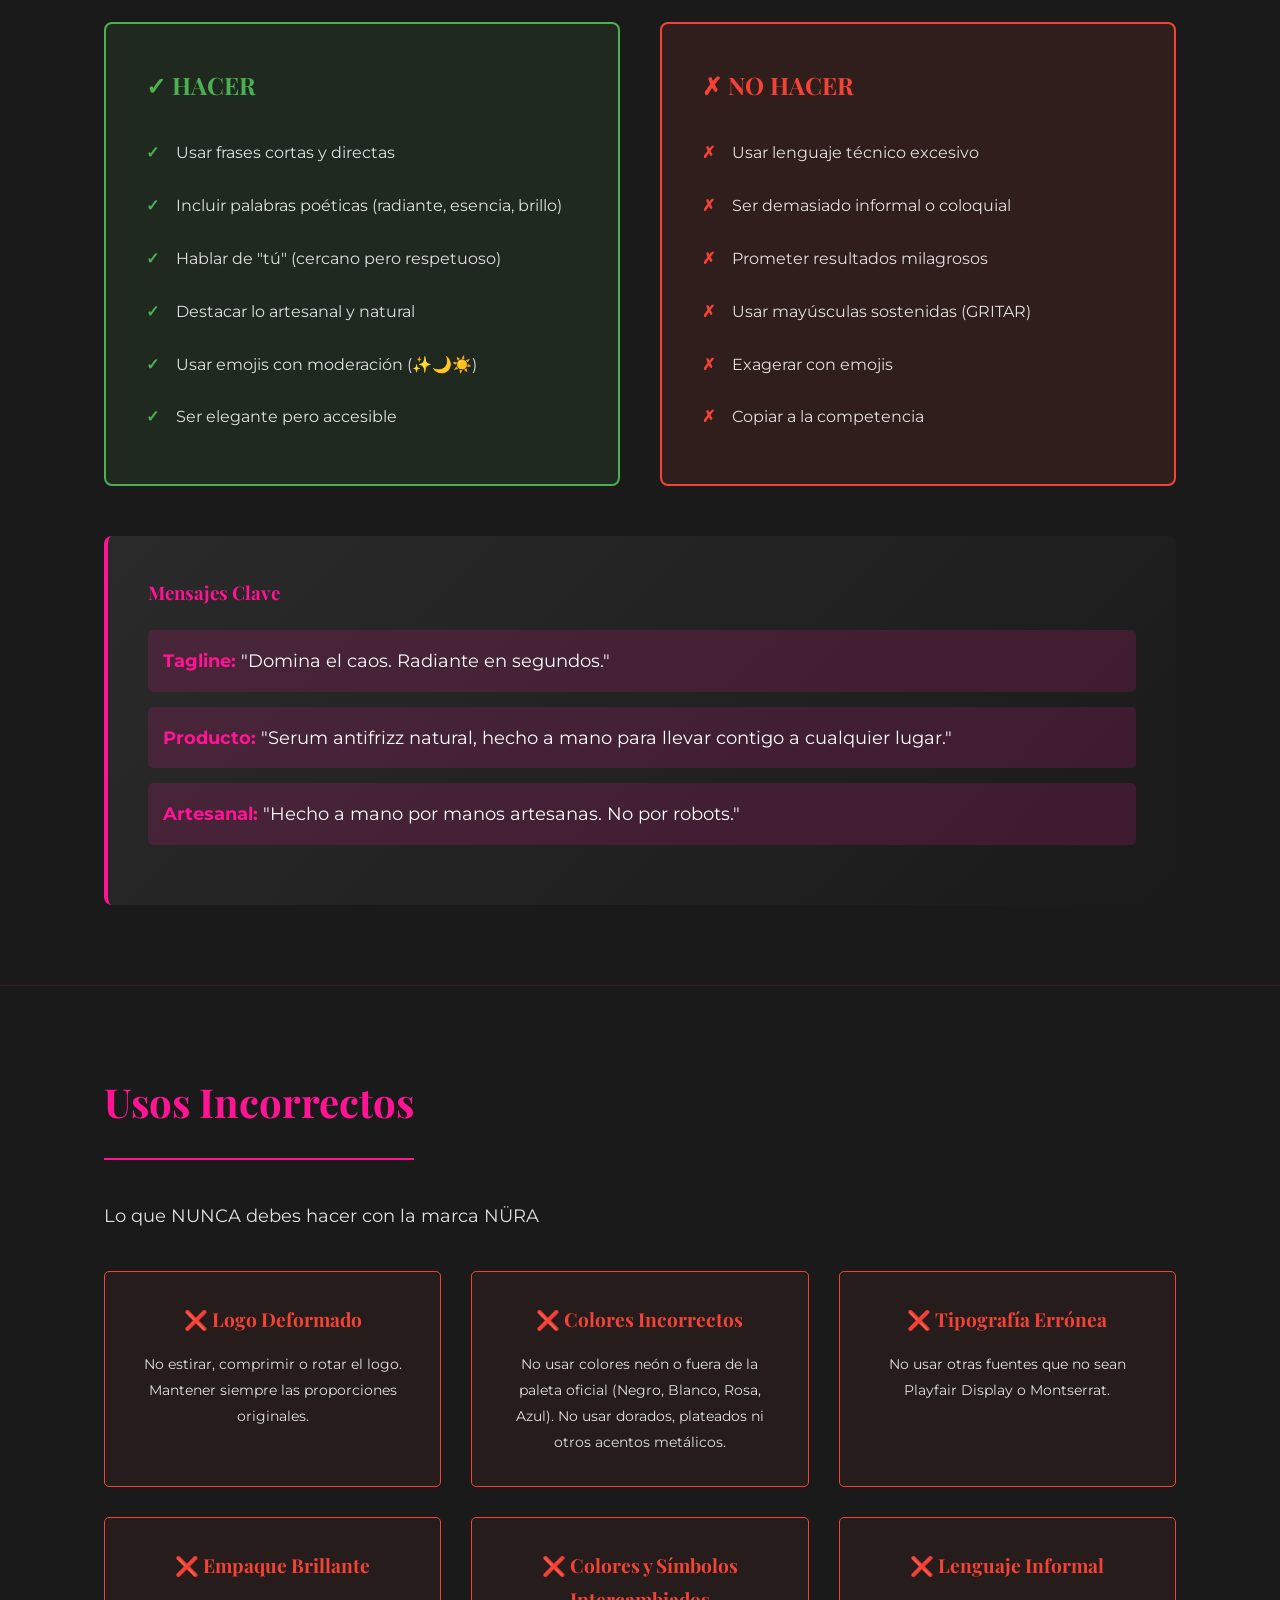
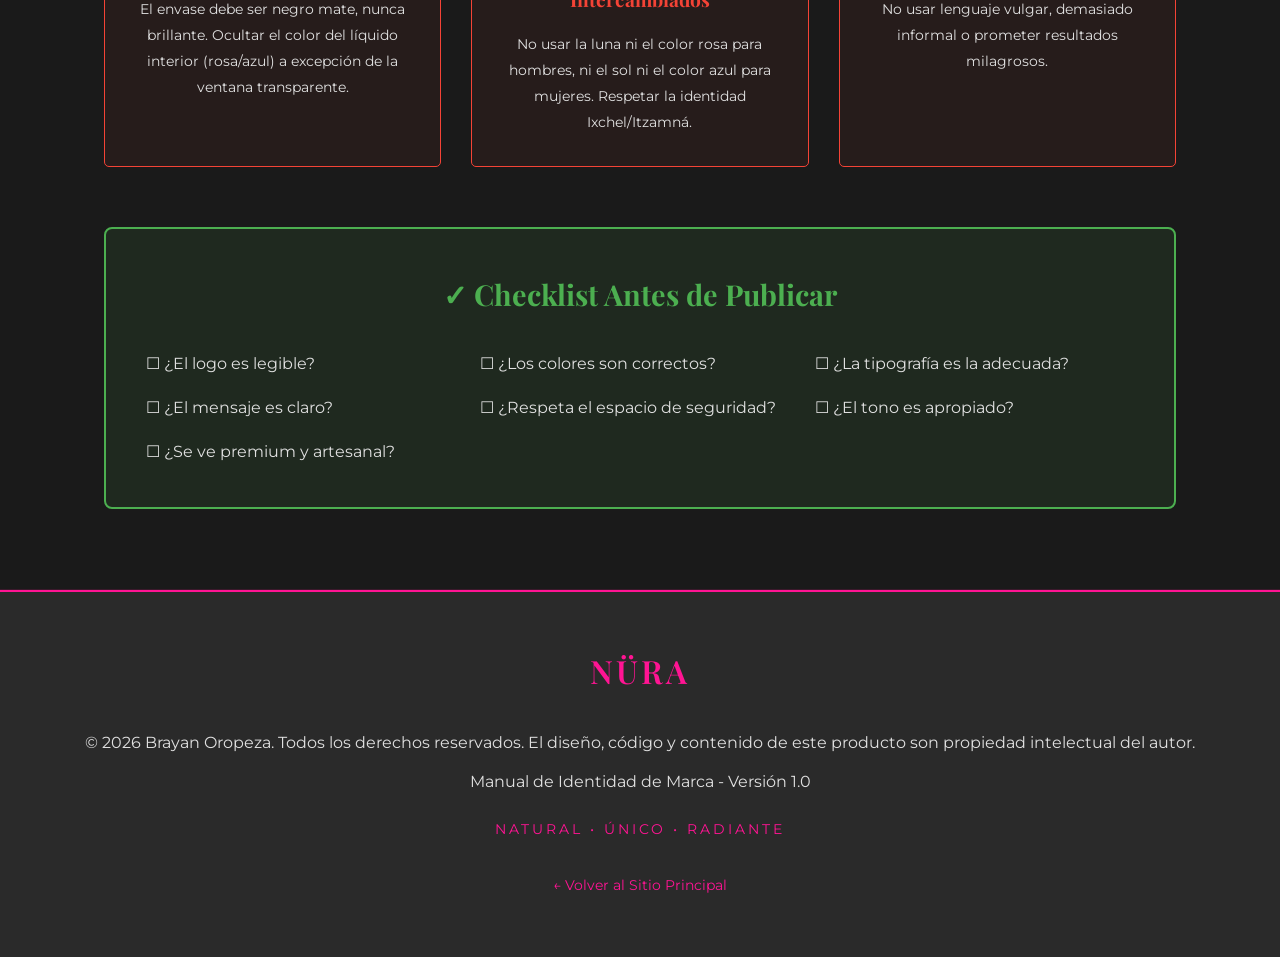
==== commit 7eb0ced7: "Add files via upload" ====
--- a/brand-guidelines.html
+++ b/brand-guidelines.html
@@ -21,8 +21,8 @@
         :root {
             --nura-black: #1A1A1A;
             --nura-gold: #D4AF37;
-            --nura-pink: #E91E63;
-            --nura-blue: #1E88E5;
+            --nura-pink: #FF1493;
+            --nura-blue: #0080FF;
             --nura-white: #FFFFFF;
             --nura-gray: #E0E0E0;
             --nura-gray-dark: #2a2a2a;
@@ -43,17 +43,17 @@
             
             /* Theme variables */
             --theme-primary: var(--nura-pink);
-            --theme-primary-rgb: 233, 30, 99;
-            --theme-glow: rgba(233, 30, 99, 0.3);
-            --theme-glow-light: rgba(233, 30, 99, 0.15);
+            --theme-primary-rgb: 255, 20, 147;
+            --theme-glow: rgba(255, 20, 147, 0.3);
+            --theme-glow-light: rgba(255, 20, 147, 0.15);
             transition: background-color 0.5s ease, color 0.5s ease;
         }
 
         body.theme-male {
             --theme-primary: var(--nura-blue);
-            --theme-primary-rgb: 30, 136, 229;
-            --theme-glow: rgba(30, 136, 229, 0.3);
-            --theme-glow-light: rgba(30, 136, 229, 0.15);
+            --theme-primary-rgb: 0, 128, 255;
+            --theme-glow: rgba(0, 128, 255, 0.3);
+            --theme-glow-light: rgba(0, 128, 255, 0.15);
         }
 
         h1, h2, h3, h4, .logo-text {
@@ -806,6 +806,7 @@
                     <ul>
                         <li>Tipografía: Playfair Display</li>
                         <li>Diéresis sobre la Ü (dualidad maya)</li>
+                        <li>Ilustración principal: Line art profile</li>
                         <li>Color: Blanco o Negro Mate (dependiendo del fondo)</li>
                         <li>Letter-spacing: +50</li>
                     </ul>
@@ -826,10 +827,12 @@
                 </div>
 
                 <div class="spec-box">
-                    <h4>Versiones</h4>
+                    <h4>Versiones & Ilustración (Line Art)</h4>
                     <ul>
-                        <li>Blanco sobre negro (principal)</li>
-                        <li>Negro sobre blanco</li>
+                        <li><strong>Femenina (Pink):</strong> Perfil femenino con ojos cerrados, corona de flores y hojas. Estilo elegante y enfocado en belleza.</li>
+                        <li><strong>Masculina (Blue):</strong> Perfil masculino en pose contemplativa, líneas limpias y geométricas. Estilo moderno y minimalista.</li>
+                        <li>Ambos usan ilustración tipo <em>Line art</em> junto con la tipografía.</li>
+                        <li>Formatos en Blanco sobre negro o Negro sobre blanco.</li>
                     </ul>
                 </div>
             </div>
@@ -864,9 +867,9 @@
                     </div>
                     <div class="color-info">
                         <h4>NÜRA Pink (Femenino)</h4>
-                        <div class="color-code">HEX: #E91E63</div>
-                        <div class="color-code">RGB: 233, 30, 99</div>
-                        <div class="color-code">CMYK: 0, 90, 50, 0</div>
+                        <div class="color-code">HEX: #FF1493</div>
+                        <div class="color-code">RGB: 255, 20, 147</div>
+                        <div class="color-code">CMYK: 0, 92, 42, 0</div>
                         <div class="color-code">Pantone: 213 C</div>
                     </div>
                 </div>
@@ -877,9 +880,9 @@
                     </div>
                     <div class="color-info">
                         <h4>NÜRA Blue (Masculino)</h4>
-                        <div class="color-code">HEX: #1E88E5</div>
-                        <div class="color-code">RGB: 30, 136, 229</div>
-                        <div class="color-code">CMYK: 80, 45, 0, 0</div>
+                        <div class="color-code">HEX: #0080FF</div>
+                        <div class="color-code">RGB: 0, 128, 255</div>
+                        <div class="color-code">CMYK: 100, 50, 0, 0</div>
                         <div class="color-code">Pantone: 2925 C</div>
                     </div>
                 </div>
@@ -1197,20 +1200,21 @@
     <div id="justificacionModal" class="modal-overlay">
         <div class="modal-content">
             <button class="modal-close" id="closeJustificacion">✖</button>
-            <h3>Justificación de Identidad y Diseño</h3>
-            <p><strong>1. Diferencia Tipográfica: Web (Playfair Display) vs Envase (Sans-Serif)</strong><br>
-            Mientras que el frasco del serum utiliza una tipografía minimalista y limpia sin remates (sans-serif) para resaltar la pureza del líquido y la naturaleza clínica de un producto "de emergencia", la identidad digital e impresa de la marca adopta la tipografía <strong>Playfair Display</strong> para sus logotipos y titulares. Esto se hace intencionalmente para inyectar elegancia, lujo clásico y un toque "premium" de botica fina en la comunicación de la marca. Esta dualidad permite que el producto físico se vea moderno y tecnológico, mientras que la marca mantiene su esencia ancestral, lujosa y solemne.</p>
-
-            <p><strong>2. ¿Por qué la ausencia de Glifos, Lunas, Jaguares o Marcos Dorados en el envase?</strong><br>
-            Tal y como dictan las especificaciones oficiales, el diseño del frasco es intencionalmente pulcro y minimalista. La inclusión de símbolos literales o colores metálicos como el dorado (marcos, acentos) distraería y "ensuciaría" el envase, haciéndolo parecer un producto místico o esotérico en lugar de un cosmético de alta gama. La dualidad (Ixchel e Itzamná) se representa sutilmente a través de los colores del serum (Rosa radiante y Azul celestial) que contrastan contra el envase de cristal transparente con tapa negra.</p>
-
-            <p><strong>3. Significado de los Colores:</strong></p>
+            <h3>Estrategia y Posicionamiento de Marca</h3>
+            <p><strong>1. Estrategia de Segmentación y Anclaje Cultural (Dualidad Maya)</strong><br>
+            La división de la línea en dos avatares (Femenino/Masculino) apoyados en la dualidad de Ixchel e Itzamná no es meramente estética; es una estrategia de <em>marketing de nicho hiper-segmentado</em>. Permite dirigir el mensaje exacto a los dolores de cada audiencia (ej. estética y luminosidad para mujeres, practicidad y control para hombres). Usamos ilustraciones tipo <em>Line Art</em> porque comunican un proceso artesanal y exclusivo ("hecho a mano") que contrasta con el aspecto industrial de los competidores, elevando la percepción de valor (Premium Pricing Strategy).</p>
+
+            <p><strong>2. Psicología del Color y Alto Contraste (Scroll-Stopping Design)</strong><br>
+            En el saturado entorno de redes sociales, la paleta de colores actúa como un mecanismo de interrupción visual (Pattern Interrupt):</p>
             <ul>
-                <li><strong>Rosa Radiante (Ixchel):</strong> Simboliza la feminidad, la calidez y el poder de sanación (renovación capilar). Contraste vibrante con el fondo oscuro y partículas brillantes.</li>
-                <li><strong>Azul Celestial (Itzamná):</strong> Representa el enfoque, la calma, la claridad mental y la estructura (protección del frizz). Fondo celestial estrellado.</li>
-                <li><strong>Negro Mate:</strong> Aplicado en la tapa del frasco y los fondos de la web, aporta elegancia, lujo, profundidad y misterio. Hace que el resto de los colores destaquen.</li>
-                <li><strong>Blanco:</strong> Usado para los textos y tipografía limpia en la etiqueta, enfatizando el aspecto "premium" y clínico sin llegar a recargar el diseño.</li>
+                <li><strong>Magenta Profundo (#FF1493 - Femenino):</strong> A diferencia de los rosas pastel tradicionales (que comunican pasividad o debilidad), este magenta de alta saturación evoca energía, disrupción y empoderamiento. Es un color que exige atención e incita a la compra por impulso, fundamental para un producto de "emergencia".</li>
+                <li><strong>Azul Brillante (#0080FF - Masculino):</strong> En neuromarketing, el azul saturado comunica eficacia clínica, control y confianza. Mitiga la fricción de compra en el público masculino al presentar el producto no como un cosmético vanidoso, sino como una herramienta de grooming funcional e infalible.</li>
+                <li><strong>El Lienzo Negro Mate (#1A1A1A):</strong> El uso del negro en un 70% de la proporción funciona bajo la estrategia de <em>Lujo Accesible (Masstige)</em>. El fondo oscuro elimina el "ruido" visual, hace que los colores neón destaquen tridimensionalmente y asocia psicológicamente el producto con marcas de alta costura o tecnología premium.</li>
             </ul>
+
+            <p><strong>3. Dualidad de Identidad (Digital vs Físico)</strong><br>
+            Implementamos una estrategia de <em>doble percepción</em>: 
+            Por un lado, el diseño digital usa la tipografía <strong>Playfair Display</strong> para construir una narrativa aspiracional, romántica y solemne. Por otro lado, el envase físico utiliza tipografías <em>Sans-Serif</em> y elimina ornamentos excesivos (ni glifos, ni dorados). Esto posiciona al producto como una "solución dermatológica o de botica avanzada": emocional en el momento de la compra (online), pero percibido como una herramienta científica y eficiente en el momento de su uso (offline).</p>
         </div>
     </div>
 
